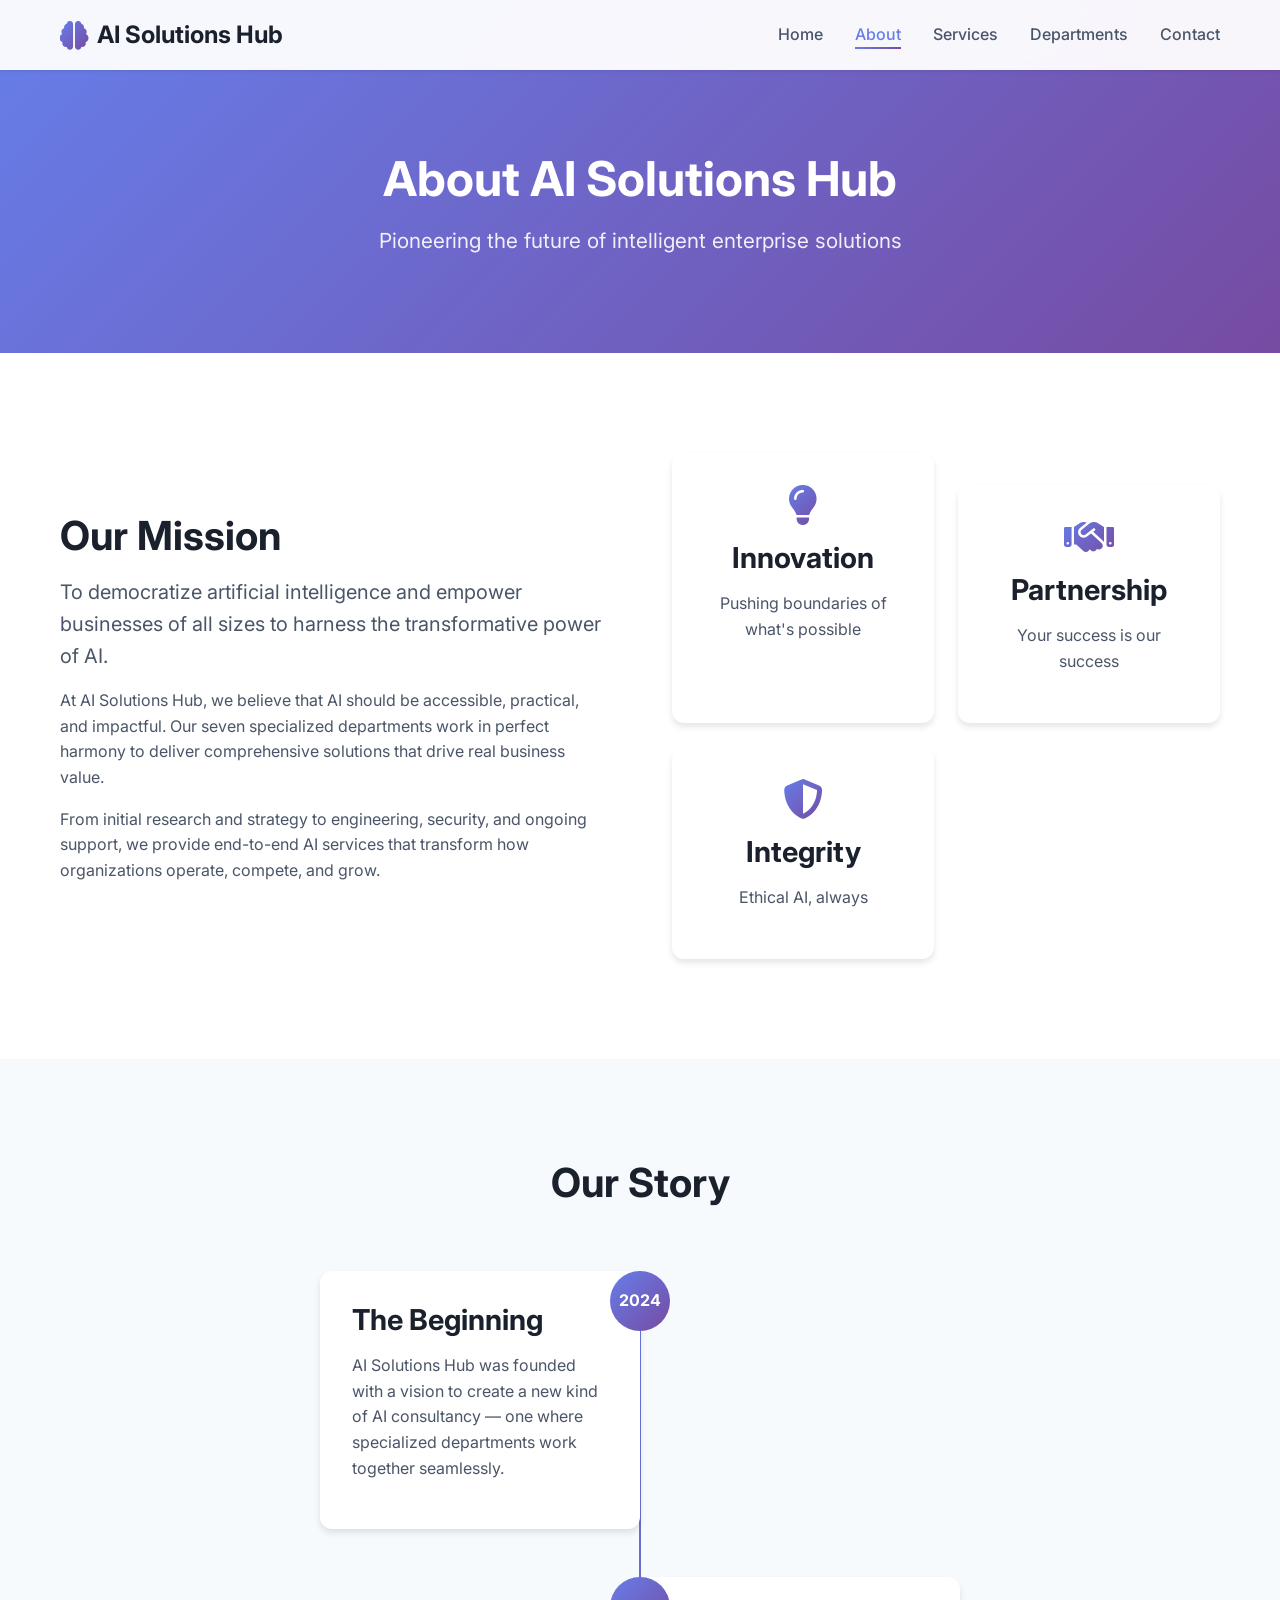
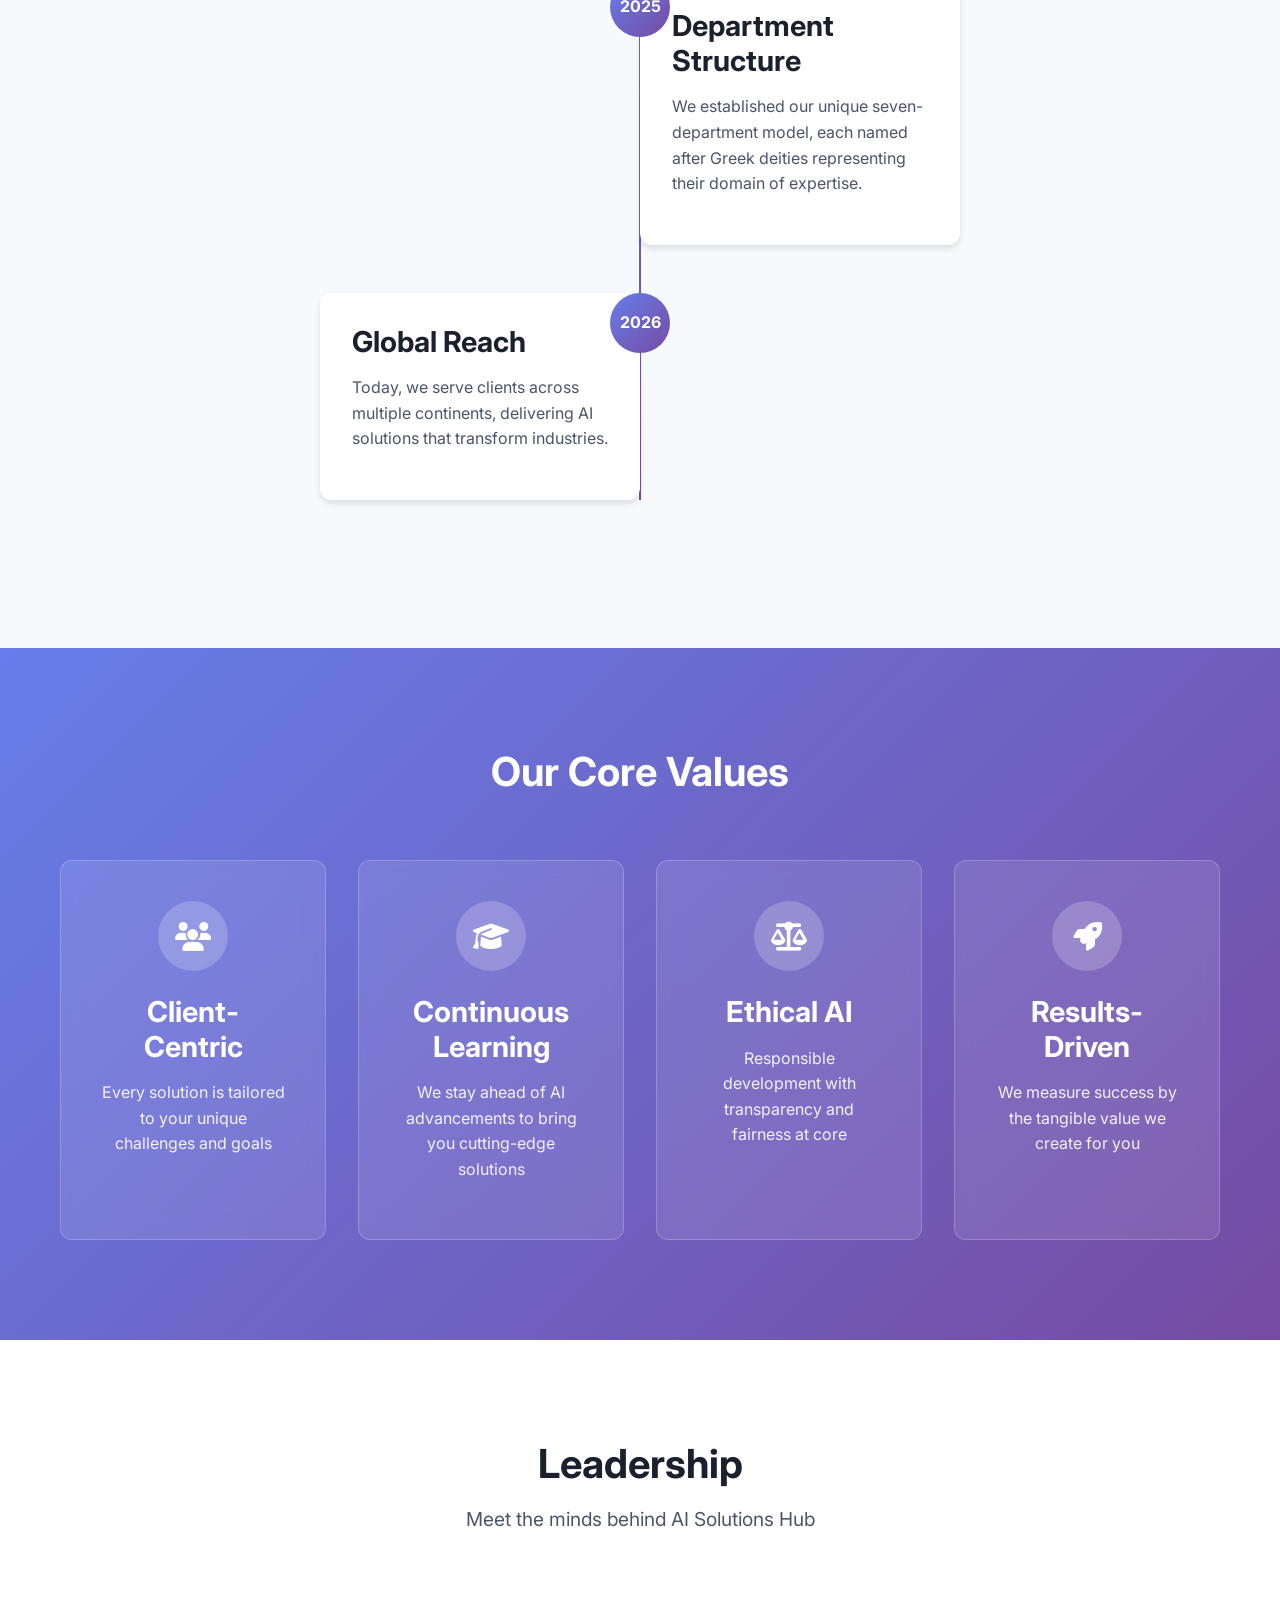
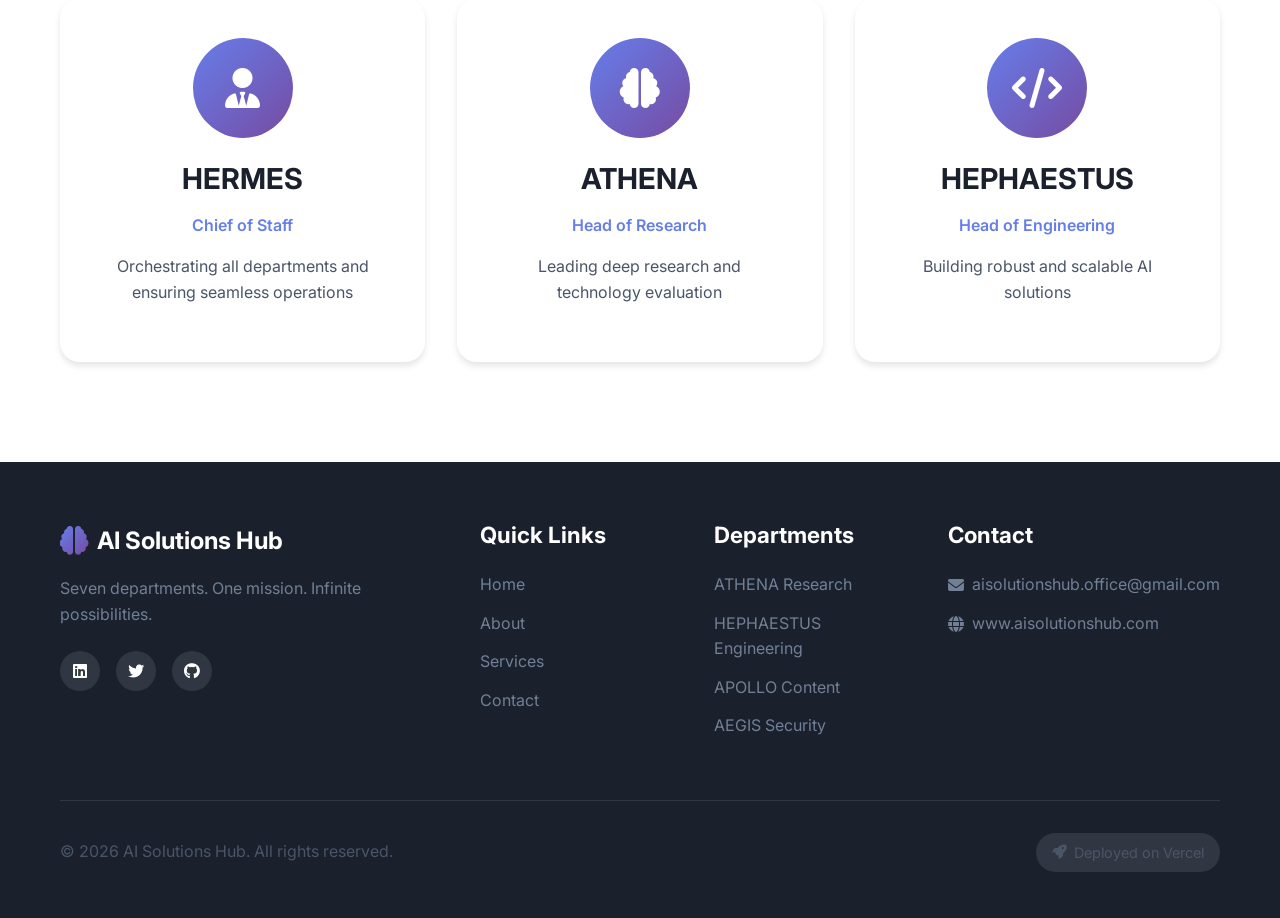
==== about.html @ d69ed4d8 "Initial commit: AI Solutions Hub company website - Complete 5-page website (Home, About, Services, D" ====
<!DOCTYPE html>
<html lang="en">
<head>
    <meta charset="UTF-8">
    <meta name="viewport" content="width=device-width, initial-scale=1.0">
    <title>About Us | AI Solutions Hub</title>
    <link rel="stylesheet" href="styles.css">
    <link href="https://fonts.googleapis.com/css2?family=Inter:wght@300;400;500;600;700&display=swap" rel="stylesheet">
    <link rel="stylesheet" href="https://cdnjs.cloudflare.com/ajax/libs/font-awesome/6.4.0/css/all.min.css">
</head>
<body>
    <!-- Navigation -->
    <nav class="navbar">
        <div class="container">
            <a href="index.html" class="logo">
                <i class="fas fa-brain"></i>
                <span>AI Solutions Hub</span>
            </a>
            <ul class="nav-links">
                <li><a href="index.html">Home</a></li>
                <li><a href="about.html" class="active">About</a></li>
                <li><a href="services.html">Services</a></li>
                <li><a href="departments.html">Departments</a></li>
                <li><a href="contact.html">Contact</a></li>
            </ul>
            <div class="hamburger">
                <span></span>
                <span></span>
                <span></span>
            </div>
        </div>
    </nav>

    <!-- Page Header -->
    <section class="page-header">
        <div class="container">
            <h1>About AI Solutions Hub</h1>
            <p>Pioneering the future of intelligent enterprise solutions</p>
        </div>
    </section>

    <!-- Mission Section -->
    <section class="mission-section">
        <div class="container">
            <div class="mission-grid">
                <div class="mission-content">
                    <h2>Our Mission</h2>
                    <p class="lead">To democratize artificial intelligence and empower businesses of all sizes to harness the transformative power of AI.</p>
                    <p>At AI Solutions Hub, we believe that AI should be accessible, practical, and impactful. Our seven specialized departments work in perfect harmony to deliver comprehensive solutions that drive real business value.</p>
                    <p>From initial research and strategy to engineering, security, and ongoing support, we provide end-to-end AI services that transform how organizations operate, compete, and grow.</p>
                </div>
                <div class="mission-visual">
                    <div class="mission-card">
                        <i class="fas fa-lightbulb"></i>
                        <h3>Innovation</h3>
                        <p>Pushing boundaries of what's possible</p>
                    </div>
                    <div class="mission-card">
                        <i class="fas fa-handshake"></i>
                        <h3>Partnership</h3>
                        <p>Your success is our success</p>
                    </div>
                    <div class="mission-card">
                        <i class="fas fa-shield-alt"></i>
                        <h3>Integrity</h3>
                        <p>Ethical AI, always</p>
                    </div>
                </div>
            </div>
        </div>
    </section>

    <!-- Story Section -->
    <section class="story-section">
        <div class="container">
            <div class="section-header">
                <h2>Our Story</h2>
            </div>
            <div class="timeline">
                <div class="timeline-item">
                    <div class="timeline-year">2024</div>
                    <div class="timeline-content">
                        <h3>The Beginning</h3>
                        <p>AI Solutions Hub was founded with a vision to create a new kind of AI consultancy — one where specialized departments work together seamlessly.</p>
                    </div>
                </div>
                <div class="timeline-item">
                    <div class="timeline-year">2025</div>
                    <div class="timeline-content">
                        <h3>Department Structure</h3>
                        <p>We established our unique seven-department model, each named after Greek deities representing their domain of expertise.</p>
                    </div>
                </div>
                <div class="timeline-item">
                    <div class="timeline-year">2026</div>
                    <div class="timeline-content">
                        <h3>Global Reach</h3>
                        <p>Today, we serve clients across multiple continents, delivering AI solutions that transform industries.</p>
                    </div>
                </div>
            </div>
        </div>
    </section>

    <!-- Values Section -->
    <section class="values-section">
        <div class="container">
            <div class="section-header light">
                <h2>Our Core Values</h2>
            </div>
            <div class="values-grid">
                <div class="value-card">
                    <div class="value-icon">
                        <i class="fas fa-users"></i>
                    </div>
                    <h3>Client-Centric</h3>
                    <p>Every solution is tailored to your unique challenges and goals</p>
                </div>
                <div class="value-card">
                    <div class="value-icon">
                        <i class="fas fa-graduation-cap"></i>
                    </div>
                    <h3>Continuous Learning</h3>
                    <p>We stay ahead of AI advancements to bring you cutting-edge solutions</p>
                </div>
                <div class="value-card">
                    <div class="value-icon">
                        <i class="fas fa-balance-scale"></i>
                    </div>
                    <h3>Ethical AI</h3>
                    <p>Responsible development with transparency and fairness at core</p>
                </div>
                <div class="value-card">
                    <div class="value-icon">
                        <i class="fas fa-rocket"></i>
                    </div>
                    <h3>Results-Driven</h3>
                    <p>We measure success by the tangible value we create for you</p>
                </div>
            </div>
        </div>
    </section>

    <!-- Team Section -->
    <section class="team-section">
        <div class="container">
            <div class="section-header">
                <h2>Leadership</h2>
                <p>Meet the minds behind AI Solutions Hub</p>
            </div>
            <div class="team-grid">
                <div class="team-card">
                    <div class="team-avatar">
                        <i class="fas fa-user-tie"></i>
                    </div>
                    <h3>HERMES</h3>
                    <p class="team-role">Chief of Staff</p>
                    <p>Orchestrating all departments and ensuring seamless operations</p>
                </div>
                <div class="team-card">
                    <div class="team-avatar">
                        <i class="fas fa-brain"></i>
                    </div>
                    <h3>ATHENA</h3>
                    <p class="team-role">Head of Research</p>
                    <p>Leading deep research and technology evaluation</p>
                </div>
                <div class="team-card">
                    <div class="team-avatar">
                        <i class="fas fa-code"></i>
                    </div>
                    <h3>HEPHAESTUS</h3>
                    <p class="team-role">Head of Engineering</p>
                    <p>Building robust and scalable AI solutions</p>
                </div>
            </div>
        </div>
    </section>

    <!-- Footer -->
    <footer class="footer">
        <div class="container">
            <div class="footer-grid">
                <div class="footer-brand">
                    <div class="logo">
                        <i class="fas fa-brain"></i>
                        <span>AI Solutions Hub</span>
                    </div>
                    <p>Seven departments. One mission. Infinite possibilities.</p>
                    <div class="social-links">
                        <a href="#"><i class="fab fa-linkedin"></i></a>
                        <a href="#"><i class="fab fa-twitter"></i></a>
                        <a href="#"><i class="fab fa-github"></i></a>
                    </div>
                </div>
                <div class="footer-links">
                    <h4>Quick Links</h4>
                    <ul>
                        <li><a href="index.html">Home</a></li>
                        <li><a href="about.html">About</a></li>
                        <li><a href="services.html">Services</a></li>
                        <li><a href="contact.html">Contact</a></li>
                    </ul>
                </div>
                <div class="footer-links">
                    <h4>Departments</h4>
                    <ul>
                        <li><a href="departments.html#athena">ATHENA Research</a></li>
                        <li><a href="departments.html#hephaestus">HEPHAESTUS Engineering</a></li>
                        <li><a href="departments.html#apollo">APOLLO Content</a></li>
                        <li><a href="departments.html#aegis">AEGIS Security</a></li>
                    </ul>
                </div>
                <div class="footer-contact">
                    <h4>Contact</h4>
                    <p><i class="fas fa-envelope"></i> aisolutionshub.office@gmail.com</p>
                    <p><i class="fas fa-globe"></i> www.aisolutionshub.com</p>
                </div>
            </div>
            <div class="footer-bottom">
                <p>&copy; 2026 AI Solutions Hub. All rights reserved.</p>
                <p class="deploy-badge"><i class="fas fa-rocket"></i> Deployed on Vercel</p>
            </div>
        </div>
    </footer>

    <script src="script.js"></script>
</body>
</html>
---- styles.css ----
/* ============================================
   AI Solutions Hub - Main Stylesheet
   Modern, Professional, Responsive Design
   ============================================ */

/* CSS Variables */
:root {
    --primary-color: #667eea;
    --primary-dark: #5a67d8;
    --secondary-color: #764ba2;
    --accent-color: #f093fb;
    --text-dark: #1a202c;
    --text-light: #4a5568;
    --text-muted: #718096;
    --bg-light: #f7fafc;
    --bg-white: #ffffff;
    --border-color: #e2e8f0;
    --shadow-sm: 0 1px 3px rgba(0,0,0,0.1);
    --shadow-md: 0 4px 6px rgba(0,0,0,0.1);
    --shadow-lg: 0 10px 25px rgba(0,0,0,0.1);
    --shadow-xl: 0 20px 40px rgba(0,0,0,0.15);
    --radius-sm: 8px;
    --radius-md: 12px;
    --radius-lg: 20px;
    --transition: all 0.3s ease;
}

/* Reset & Base */
* {
    margin: 0;
    padding: 0;
    box-sizing: border-box;
}

html {
    scroll-behavior: smooth;
}

body {
    font-family: 'Inter', -apple-system, BlinkMacSystemFont, sans-serif;
    line-height: 1.6;
    color: var(--text-dark);
    background: var(--bg-white);
}

.container {
    max-width: 1200px;
    margin: 0 auto;
    padding: 0 20px;
}

/* Typography */
h1, h2, h3, h4, h5, h6 {
    font-weight: 700;
    line-height: 1.2;
    margin-bottom: 1rem;
}

h1 { font-size: 3rem; }
h2 { font-size: 2.5rem; }
h3 { font-size: 1.8rem; }
h4 { font-size: 1.4rem; }

p {
    margin-bottom: 1rem;
    color: var(--text-light);
}

.lead {
    font-size: 1.25rem;
    color: var(--text-light);
}

.gradient-text {
    background: linear-gradient(135deg, var(--primary-color) 0%, var(--secondary-color) 100%);
    -webkit-background-clip: text;
    -webkit-text-fill-color: transparent;
    background-clip: text;
}

/* Navigation */
.navbar {
    position: fixed;
    top: 0;
    left: 0;
    right: 0;
    background: rgba(255, 255, 255, 0.95);
    backdrop-filter: blur(10px);
    box-shadow: var(--shadow-sm);
    z-index: 1000;
    padding: 1rem 0;
}

.navbar .container {
    display: flex;
    justify-content: space-between;
    align-items: center;
}

.logo {
    display: flex;
    align-items: center;
    gap: 0.5rem;
    text-decoration: none;
    font-size: 1.5rem;
    font-weight: 700;
    color: var(--text-dark);
}

.logo i {
    background: linear-gradient(135deg, var(--primary-color) 0%, var(--secondary-color) 100%);
    -webkit-background-clip: text;
    -webkit-text-fill-color: transparent;
    font-size: 1.8rem;
}

.nav-links {
    display: flex;
    list-style: none;
    gap: 2rem;
}

.nav-links a {
    text-decoration: none;
    color: var(--text-light);
    font-weight: 500;
    transition: var(--transition);
    position: relative;
}

.nav-links a:hover,
.nav-links a.active {
    color: var(--primary-color);
}

.nav-links a::after {
    content: '';
    position: absolute;
    bottom: -5px;
    left: 0;
    width: 0;
    height: 2px;
    background: linear-gradient(135deg, var(--primary-color) 0%, var(--secondary-color) 100%);
    transition: var(--transition);
}

.nav-links a:hover::after,
.nav-links a.active::after {
    width: 100%;
}

.hamburger {
    display: none;
    flex-direction: column;
    cursor: pointer;
    gap: 5px;
}

.hamburger span {
    width: 25px;
    height: 3px;
    background: var(--text-dark);
    border-radius: 3px;
    transition: var(--transition);
}

/* Buttons */
.btn {
    display: inline-flex;
    align-items: center;
    gap: 0.5rem;
    padding: 12px 28px;
    border-radius: 50px;
    font-weight: 600;
    text-decoration: none;
    transition: var(--transition);
    border: none;
    cursor: pointer;
    font-size: 1rem;
}

.btn-primary {
    background: linear-gradient(135deg, var(--primary-color) 0%, var(--secondary-color) 100%);
    color: white;
    box-shadow: 0 4px 15px rgba(102, 126, 234, 0.4);
}

.btn-primary:hover {
    transform: translateY(-2px);
    box-shadow: 0 6px 20px rgba(102, 126, 234, 0.5);
}

.btn-secondary {
    background: transparent;
    color: var(--text-dark);
    border: 2px solid var(--border-color);
}

.btn-secondary:hover {
    border-color: var(--primary-color);
    color: var(--primary-color);
}

.btn-outline {
    background: transparent;
    color: var(--primary-color);
    border: 2px solid var(--primary-color);
}

.btn-outline:hover {
    background: var(--primary-color);
    color: white;
}

.btn-light {
    background: white;
    color: var(--primary-color);
}

.btn-light:hover {
    transform: translateY(-2px);
    box-shadow: var(--shadow-lg);
}

.btn-large {
    padding: 16px 40px;
    font-size: 1.1rem;
}

.btn-full {
    width: 100%;
    justify-content: center;
}

/* Hero Section */
.hero {
    min-height: 100vh;
    display: flex;
    align-items: center;
    position: relative;
    overflow: hidden;
    padding: 120px 0 80px;
}

.hero-bg {
    position: absolute;
    top: 0;
    left: 0;
    right: 0;
    bottom: 0;
    background: linear-gradient(135deg, #667eea 0%, #764ba2 100%);
    z-index: -1;
}

.hero-bg::before {
    content: '';
    position: absolute;
    top: 0;
    left: 0;
    right: 0;
    bottom: 0;
    background: url("data:image/svg+xml,%3Csvg width='60' height='60' viewBox='0 0 60 60' xmlns='http://www.w3.org/2000/svg'%3E%3Cg fill='none' fill-rule='evenodd'%3E%3Cg fill='%23ffffff' fill-opacity='0.05'%3E%3Cpath d='M36 34v-4h-2v4h-4v2h4v4h2v-4h4v-2h-4zm0-30V0h-2v4h-4v2h4v4h2V6h4V4h-4zM6 34v-4H4v4H0v2h4v4h2v-4h4v-2H6zM6 4V0H4v4H0v2h4v4h2V6h4V4H6z'/%3E%3C/g%3E%3C/g%3E%3C/svg%3E");
}

.hero .container {
    display: grid;
    grid-template-columns: 1fr 1fr;
    gap: 4rem;
    align-items: center;
}

.hero-content {
    color: white;
}

.hero h1 {
    font-size: 3.5rem;
    margin-bottom: 1.5rem;
    line-height: 1.1;
}

.hero-subtitle {
    font-size: 1.25rem;
    opacity: 0.9;
    margin-bottom: 2rem;
}

.hero-cta {
    display: flex;
    gap: 1rem;
    flex-wrap: wrap;
}

.hero-visual {
    position: relative;
}

.floating-cards {
    position: relative;
    height: 400px;
}

.float-card {
    position: absolute;
    background: rgba(255, 255, 255, 0.95);
    padding: 1.5rem 2rem;
    border-radius: var(--radius-md);
    box-shadow: var(--shadow-lg);
    display: flex;
    align-items: center;
    gap: 1rem;
    animation: float 6s ease-in-out infinite;
    animation-delay: var(--delay);
}

.float-card:nth-child(1) {
    top: 10%;
    left: 10%;
}

.float-card:nth-child(2) {
    top: 40%;
    right: 10%;
}

.float-card:nth-child(3) {
    bottom: 10%;
    left: 20%;
}

.float-card i {
    font-size: 2rem;
    background: linear-gradient(135deg, var(--primary-color) 0%, var(--secondary-color) 100%);
    -webkit-background-clip: text;
    -webkit-text-fill-color: transparent;
}

.float-card span {
    font-weight: 600;
    color: var(--text-dark);
}

@keyframes float {
    0%, 100% { transform: translateY(0); }
    50% { transform: translateY(-20px); }
}

.scroll-indicator {
    position: absolute;
    bottom: 30px;
    left: 50%;
    transform: translateX(-50%);
    color: white;
    animation: bounce 2s infinite;
}

@keyframes bounce {
    0%, 20%, 50%, 80%, 100% { transform: translateX(-50%) translateY(0); }
    40% { transform: translateX(-50%) translateY(-10px); }
    60% { transform: translateX(-50%) translateY(-5px); }
}

/* Stats Section */
.stats {
    background: var(--bg-light);
    padding: 80px 0;
}

.stat-grid {
    display: grid;
    grid-template-columns: repeat(4, 1fr);
    gap: 2rem;
    text-align: center;
}

.stat-number {
    font-size: 3.5rem;
    font-weight: 700;
    background: linear-gradient(135deg, var(--primary-color) 0%, var(--secondary-color) 100%);
    -webkit-background-clip: text;
    -webkit-text-fill-color: transparent;
    margin-bottom: 0.5rem;
}

.stat-label {
    font-size: 1.1rem;
    color: var(--text-muted);
    font-weight: 500;
}

/* Section Headers */
.section-header {
    text-align: center;
    margin-bottom: 4rem;
}

.section-header h2 {
    margin-bottom: 1rem;
}

.section-header p {
    font-size: 1.2rem;
    max-width: 600px;
    margin: 0 auto;
}

.section-header.light h2,
.section-header.light p {
    color: white;
}

/* Services Preview */
.services-preview {
    padding: 100px 0;
}

.service-grid {
    display: grid;
    grid-template-columns: repeat(3, 1fr);
    gap: 2rem;
    margin-bottom: 3rem;
}

.service-card {
    background: var(--bg-white);
    padding: 2.5rem;
    border-radius: var(--radius-lg);
    box-shadow: var(--shadow-md);
    transition: var(--transition);
    border: 1px solid var(--border-color);
}

.service-card:hover {
    transform: translateY(-5px);
    box-shadow: var(--shadow-xl);
}

.service-icon {
    width: 70px;
    height: 70px;
    background: linear-gradient(135deg, var(--primary-color) 0%, var(--secondary-color) 100%);
    border-radius: var(--radius-md);
    display: flex;
    align-items: center;
    justify-content: center;
    margin-bottom: 1.5rem;
}

.service-icon i {
    font-size: 1.8rem;
    color: white;
}

.service-card h3 {
    margin-bottom: 1rem;
}

.learn-more {
    display: inline-flex;
    align-items: center;
    gap: 0.5rem;
    color: var(--primary-color);
    text-decoration: none;
    font-weight: 600;
    margin-top: 1rem;
    transition: var(--transition);
}

.learn-more:hover {
    gap: 0.8rem;
}

.text-center {
    text-align: center;
}

/* Departments Preview */
.departments-preview {
    background: linear-gradient(135deg, var(--primary-color) 0%, var(--secondary-color) 100%);
    padding: 100px 0;
}

.dept-showcase {
    display: grid;
    grid-template-columns: repeat(4, 1fr);
    gap: 1.5rem;
    margin-bottom: 3rem;
}

.dept-item {
    background: rgba(255, 255, 255, 0.1);
    backdrop-filter: blur(10px);
    padding: 2rem;
    border-radius: var(--radius-md);
    text-align: center;
    border: 1px solid rgba(255, 255, 255, 0.2);
    transition: var(--transition);
}

.dept-item:hover {
    transform: scale(1.05);
    background: rgba(255, 255, 255, 0.2);
}

.dept-icon {
    font-size: 3rem;
    margin-bottom: 1rem;
}

.dept-item h4 {
    color: white;
    margin-bottom: 0.5rem;
}

.dept-item p {
    color: rgba(255, 255, 255, 0.8);
    font-size: 0.9rem;
}

/* CTA Section */
.cta-section {
    padding: 100px 0;
    background: var(--bg-light);
}

.cta-box {
    background: linear-gradient(135deg, var(--primary-color) 0%, var(--secondary-color) 100%);
    padding: 4rem;
    border-radius: var(--radius-lg);
    text-align: center;
    color: white;
}

.cta-box h2 {
    margin-bottom: 1rem;
}

.cta-box p {
    color: rgba(255, 255, 255, 0.9);
    margin-bottom: 2rem;
    font-size: 1.2rem;
}

/* Footer */
.footer {
    background: var(--text-dark);
    color: white;
    padding: 60px 0 30px;
}

.footer-grid {
    display: grid;
    grid-template-columns: 2fr 1fr 1fr 1fr;
    gap: 3rem;
    margin-bottom: 3rem;
}

.footer-brand .logo {
    color: white;
    margin-bottom: 1rem;
}

.footer-brand p {
    color: var(--text-muted);
    margin-bottom: 1.5rem;
}

.social-links {
    display: flex;
    gap: 1rem;
}

.social-links a {
    width: 40px;
    height: 40px;
    background: rgba(255, 255, 255, 0.1);
    border-radius: 50%;
    display: flex;
    align-items: center;
    justify-content: center;
    color: white;
    text-decoration: none;
    transition: var(--transition);
}

.social-links a:hover {
    background: var(--primary-color);
    transform: translateY(-3px);
}

.footer-links h4 {
    color: white;
    margin-bottom: 1.5rem;
}

.footer-links ul {
    list-style: none;
}

.footer-links li {
    margin-bottom: 0.8rem;
}

.footer-links a {
    color: var(--text-muted);
    text-decoration: none;
    transition: var(--transition);
}

.footer-links a:hover {
    color: white;
}

.footer-contact h4 {
    color: white;
    margin-bottom: 1.5rem;
}

.footer-contact p {
    color: var(--text-muted);
    margin-bottom: 0.8rem;
    display: flex;
    align-items: center;
    gap: 0.5rem;
}

.footer-bottom {
    border-top: 1px solid rgba(255, 255, 255, 0.1);
    padding-top: 2rem;
    display: flex;
    justify-content: space-between;
    align-items: center;
    flex-wrap: wrap;
    gap: 1rem;
}

.deploy-badge {
    display: inline-flex;
    align-items: center;
    gap: 0.5rem;
    background: rgba(255, 255, 255, 0.1);
    padding: 8px 16px;
    border-radius: 20px;
    font-size: 0.9rem;
}

/* Page Header */
.page-header {
    background: linear-gradient(135deg, var(--primary-color) 0%, var(--secondary-color) 100%);
    padding: 150px 0 80px;
    text-align: center;
    color: white;
}

.page-header h1 {
    margin-bottom: 1rem;
}

.page-header p {
    color: rgba(255, 255, 255, 0.9);
    font-size: 1.3rem;
}

/* Mission Section */
.mission-section {
    padding: 100px 0;
}

.mission-grid {
    display: grid;
    grid-template-columns: 1fr 1fr;
    gap: 4rem;
    align-items: center;
}

.mission-visual {
    display: grid;
    grid-template-columns: 1fr 1fr;
    gap: 1.5rem;
}

.mission-card {
    background: var(--bg-white);
    padding: 2rem;
    border-radius: var(--radius-md);
    box-shadow: var(--shadow-md);
    text-align: center;
}

.mission-card:nth-child(2) {
    margin-top: 2rem;
}

.mission-card i {
    font-size: 2.5rem;
    background: linear-gradient(135deg, var(--primary-color) 0%, var(--secondary-color) 100%);
    -webkit-background-clip: text;
    -webkit-text-fill-color: transparent;
    margin-bottom: 1rem;
}

/* Timeline */
.story-section {
    background: var(--bg-light);
    padding: 100px 0;
}

.timeline {
    max-width: 800px;
    margin: 0 auto;
    position: relative;
}

.timeline::before {
    content: '';
    position: absolute;
    left: 50%;
    transform: translateX(-50%);
    width: 2px;
    height: 100%;
    background: linear-gradient(135deg, var(--primary-color) 0%, var(--secondary-color) 100%);
}

.timeline-item {
    display: flex;
    justify-content: flex-end;
    padding-right: 50%;
    position: relative;
    margin-bottom: 3rem;
}

.timeline-item:nth-child(even) {
    justify-content: flex-start;
    padding-right: 0;
    padding-left: 50%;
}

.timeline-year {
    position: absolute;
    left: 50%;
    transform: translateX(-50%);
    background: linear-gradient(135deg, var(--primary-color) 0%, var(--secondary-color) 100%);
    color: white;
    width: 60px;
    height: 60px;
    border-radius: 50%;
    display: flex;
    align-items: center;
    justify-content: center;
    font-weight: 700;
}

.timeline-content {
    background: var(--bg-white);
    padding: 2rem;
    border-radius: var(--radius-md);
    box-shadow: var(--shadow-md);
    width: 80%;
}

/* Values Section */
.values-section {
    background: linear-gradient(135deg, var(--primary-color) 0%, var(--secondary-color) 100%);
    padding: 100px 0;
}

.values-grid {
    display: grid;
    grid-template-columns: repeat(4, 1fr);
    gap: 2rem;
}

.value-card {
    background: rgba(255, 255, 255, 0.1);
    backdrop-filter: blur(10px);
    padding: 2.5rem;
    border-radius: var(--radius-md);
    text-align: center;
    border: 1px solid rgba(255, 255, 255, 0.2);
}

.value-icon {
    width: 70px;
    height: 70px;
    background: rgba(255, 255, 255, 0.2);
    border-radius: 50%;
    display: flex;
    align-items: center;
    justify-content: center;
    margin: 0 auto 1.5rem;
}

.value-icon i {
    font-size: 1.8rem;
    color: white;
}

.value-card h3 {
    color: white;
    margin-bottom: 1rem;
}

.value-card p {
    color: rgba(255, 255, 255, 0.9);
}

/* Team Section */
.team-section {
    padding: 100px 0;
}

.team-grid {
    display: grid;
    grid-template-columns: repeat(3, 1fr);
    gap: 2rem;
}

.team-card {
    background: var(--bg-white);
    padding: 2.5rem;
    border-radius: var(--radius-lg);
    box-shadow: var(--shadow-md);
    text-align: center;
    transition: var(--transition);
}

.team-card:hover {
    transform: translateY(-5px);
    box-shadow: var(--shadow-xl);
}

.team-avatar {
    width: 100px;
    height: 100px;
    background: linear-gradient(135deg, var(--primary-color) 0%, var(--secondary-color) 100%);
    border-radius: 50%;
    display: flex;
    align-items: center;
    justify-content: center;
    margin: 0 auto 1.5rem;
}

.team-avatar i {
    font-size: 2.5rem;
    color: white;
}

.team-role {
    color: var(--primary-color);
    font-weight: 600;
    margin-bottom: 1rem;
}

/* Services Detailed */
.services-overview {
    padding: 100px 0;
}

.services-detailed {
    display: grid;
    grid-template-columns: repeat(2, 1fr);
    gap: 2rem;
}

.service-detailed-card {
    background: var(--bg-white);
    border-radius: var(--radius-lg);
    box-shadow: var(--shadow-md);
    overflow: hidden;
    transition: var(--transition);
}

.service-detailed-card:hover {
    transform: translateY(-5px);
    box-shadow: var(--shadow-xl);
}

.service-header {
    background: linear-gradient(135deg, var(--primary-color) 0%, var(--secondary-color) 100%);
    padding: 2rem;
    color: white;
    display: flex;
    align-items: center;
    gap: 1rem;
}

.service-icon-large {
    width: 60px;
    height: 60px;
    background: rgba(255, 255, 255, 0.2);
    border-radius: var(--radius-md);
    display: flex;
    align-items: center;
    justify-content: center;
}

.service-icon-large i {
    font-size: 1.5rem;
}

.service-header h3 {
    margin: 0;
}

.service-body {
    padding: 2rem;
}

.service-features {
    list-style: none;
    margin-top: 1.5rem;
}

.service-features li {
    display: flex;
    align-items: center;
    gap: 0.5rem;
    margin-bottom: 0.8rem;
    color: var(--text-light);
}

.service-features i {
    color: var(--primary-color);
}

/* Process Section */
.process-section {
    background: linear-gradient(135deg, var(--primary-color) 0%, var(--secondary-color) 100%);
    padding: 100px 0;
}

.process-steps {
    display: flex;
    justify-content: space-between;
    gap: 2rem;
}

.process-step {
    text-align: center;
    color: white;
    flex: 1;
}

.step-number {
    width: 60px;
    height: 60px;
    background: rgba(255, 255, 255, 0.2);
    border-radius: 50%;
    display: flex;
    align-items: center;
    justify-content: center;
    font-size: 1.5rem;
    font-weight: 700;
    margin: 0 auto 1.5rem;
}

.process-step h3 {
    margin-bottom: 0.5rem;
}

.process-step p {
    color: rgba(255, 255, 255, 0.9);
}

/* Departments Overview */
.departments-overview {
    padding: 100px 0;
}

.dept-full-card {
    background: var(--bg-white);
    border-radius: var(--radius-lg);
    box-shadow: var(--shadow-md);
    margin-bottom: 2rem;
    overflow: hidden;
    transition: var(--transition);
}

.dept-full-card:hover {
    transform: translateY(-3px);
    box-shadow: var(--shadow-xl);
}

.dept-card-header {
    padding: 2rem;
    color: white;
    display: flex;
    align-items: center;
    gap: 1.5rem;
}

.hermes-bg { background: linear-gradient(135deg, #8B5CF6 0%, #7C3AED 100%); }
.athena-bg { background: linear-gradient(135deg, #3B82F6 0%, #2563EB 100%); }
.hephaestus-bg { background: linear-gradient(135deg, #F59E0B 0%, #D97706 100%); }
.apollo-bg { background: linear-gradient(135deg, #EC4899 0%, #DB2777 100%); }
.aegis-bg { background: linear-gradient(135deg, #10B981 0%, #059669 100%); }
.plutus-bg { background: linear-gradient(135deg, #14B8A6 0%, #0D9488 100%); }
.iris-bg { background: linear-gradient(135deg, #8B5CF6 0%, #7C3AED 100%); }
.cronos-bg { background: linear-gradient(135deg, #6366F1 0%, #4F46E5 100%); }

.dept-emoji {
    font-size: 3rem;
}

.dept-subtitle {
    opacity: 0.9;
    font-size: 1.1rem;
}

.dept-card-body {
    padding: 2rem;
}

.dept-description {
    font-size: 1.1rem;
    margin-bottom: 1.5rem;
}

.dept-functions h4 {
    margin-bottom: 1rem;
}

.dept-functions ul {
    list-style: none;
}

.dept-functions li {
    display: flex;
    align-items: center;
    gap: 0.8rem;
    margin-bottom: 0.8rem;
    color: var(--text-light);
}

.dept-functions i {
    color: var(--primary-color);
}

/* Contact Section */
.contact-section {
    padding: 100px 0;
}

.contact-grid {
    display: grid;
    grid-template-columns: 1fr 1fr;
    gap: 4rem;
}

.contact-info h2 {
    margin-bottom: 1rem;
}

.contact-methods {
    margin: 3rem 0;
}

.contact-method {
    display: flex;
    align-items: flex-start;
    gap: 1.5rem;
    margin-bottom: 2rem;
}

.contact-icon {
    width: 60px;
    height: 60px;
    background: linear-gradient(135deg, var(--primary-color) 0%, var(--secondary-color) 100%);
    border-radius: var(--radius-md);
    display: flex;
    align-items: center;
    justify-content: center;
    flex-shrink: 0;
}

.contact-icon i {
    font-size: 1.5rem;
    color: white;
}

.contact-details h3 {
    margin-bottom: 0.3rem;
}

.contact-details p {
    color: var(--text-muted);
}

.social-section h3 {
    margin-bottom: 1rem;
}

.social-links-large {
    display: flex;
    gap: 1rem;
}

.social-link {
    width: 50px;
    height: 50px;
    background: var(--bg-light);
    border-radius: 50%;
    display: flex;
    align-items: center;
    justify-content: center;
    color: var(--primary-color);
    text-decoration: none;
    font-size: 1.3rem;
    transition: var(--transition);
}

.social-link:hover {
    background: var(--primary-color);
    color: white;
    transform: translateY(-3px);
}

.form-card {
    background: var(--bg-white);
    padding: 2.5rem;
    border-radius: var(--radius-lg);
    box-shadow: var(--shadow-lg);
}

.form-card h3 {
    margin-bottom: 1.5rem;
}

.form-group {
    margin-bottom: 1.5rem;
}

.form-group label {
    display: block;
    margin-bottom: 0.5rem;
    font-weight: 500;
    color: var(--text-dark);
}

.form-group input,
.form-group select,
.form-group textarea {
    width: 100%;
    padding: 12px 16px;
    border: 2px solid var(--border-color);
    border-radius: var(--radius-sm);
    font-family: inherit;
    font-size: 1rem;
    transition: var(--transition);
}

.form-group input:focus,
.form-group select:focus,
.form-group textarea:focus {
    outline: none;
    border-color: var(--primary-color);
}

.form-success {
    text-align: center;
    padding: 2rem;
}

.form-success i {
    font-size: 4rem;
    color: #10B981;
    margin-bottom: 1rem;
}

/* FAQ Section */
.faq-section {
    background: var(--bg-light);
    padding: 100px 0;
}

.faq-grid {
    display: grid;
    grid-template-columns: repeat(2, 1fr);
    gap: 2rem;
}

.faq-item {
    background: var(--bg-white);
    padding: 2rem;
    border-radius: var(--radius-md);
    box-shadow: var(--shadow-sm);
}

.faq-item h4 {
    display: flex;
    align-items: center;
    gap: 0.8rem;
    margin-bottom: 1rem;
}

.faq-item h4 i {
    color: var(--primary-color);
}

/* Responsive Design */
@media (max-width: 1024px) {
    .service-grid,
    .dept-showcase {
        grid-template-columns: repeat(2, 1fr);
    }
    
    .stat-grid,
    .values-grid {
        grid-template-columns: repeat(2, 1fr);
    }
    
    .footer-grid {
        grid-template-columns: repeat(2, 1fr);
    }
    
    .services-detailed {
        grid-template-columns: 1fr;
    }
}

@media (max-width: 768px) {
    .nav-links {
        display: none;
    }
    
    .hamburger {
        display: flex;
    }
    
    .hero .container {
        grid-template-columns: 1fr;
        text-align: center;
    }
    
    .hero h1 {
        font-size: 2.5rem;
    }
    
    .hero-visual {
        display: none;
    }
    
    .service-grid,
    .dept-showcase,
    .stat-grid,
    .values-grid,
    .team-grid,
    .faq-grid {
        grid-template-columns: 1fr;
    }
    
    .footer-grid {
        grid-template-columns: 1fr;
        text-align: center;
    }
    
    .social-links {
        justify-content: center;
    }
    
    .mission-grid,
    .contact-grid {
        grid-template-columns: 1fr;
    }
    
    .process-steps {
        flex-direction: column;
    }
    
    .timeline::before {
        left: 20px;
    }
    
    .timeline-item,
    .timeline-item:nth-child(even) {
        padding-left: 60px;
        padding-right: 0;
        justify-content: flex-start;
    }
    
    .timeline-year {
        left: 20px;
        transform: none;
    }
    
    .timeline-content {
        width: 100%;
    }
    
    .mission-visual {
        grid-template-columns: 1fr;
    }
    
    .mission-card:nth-child(2) {
        margin-top: 0;
    }
    
    h1 { font-size: 2rem; }
    h2 { font-size: 1.8rem; }
    h3 { font-size: 1.5rem; }
}

@media (max-width: 480px) {
    .hero h1 {
        font-size: 2rem;
    }
    
    .hero-cta {
        flex-direction: column;
        align-items: center;
    }
    
    .btn {
        width: 100%;
        justify-content: center;
    }
    
    .cta-box {
        padding: 2rem;
    }
    
    .footer-bottom {
        flex-direction: column;
        text-align: center;
    }
}
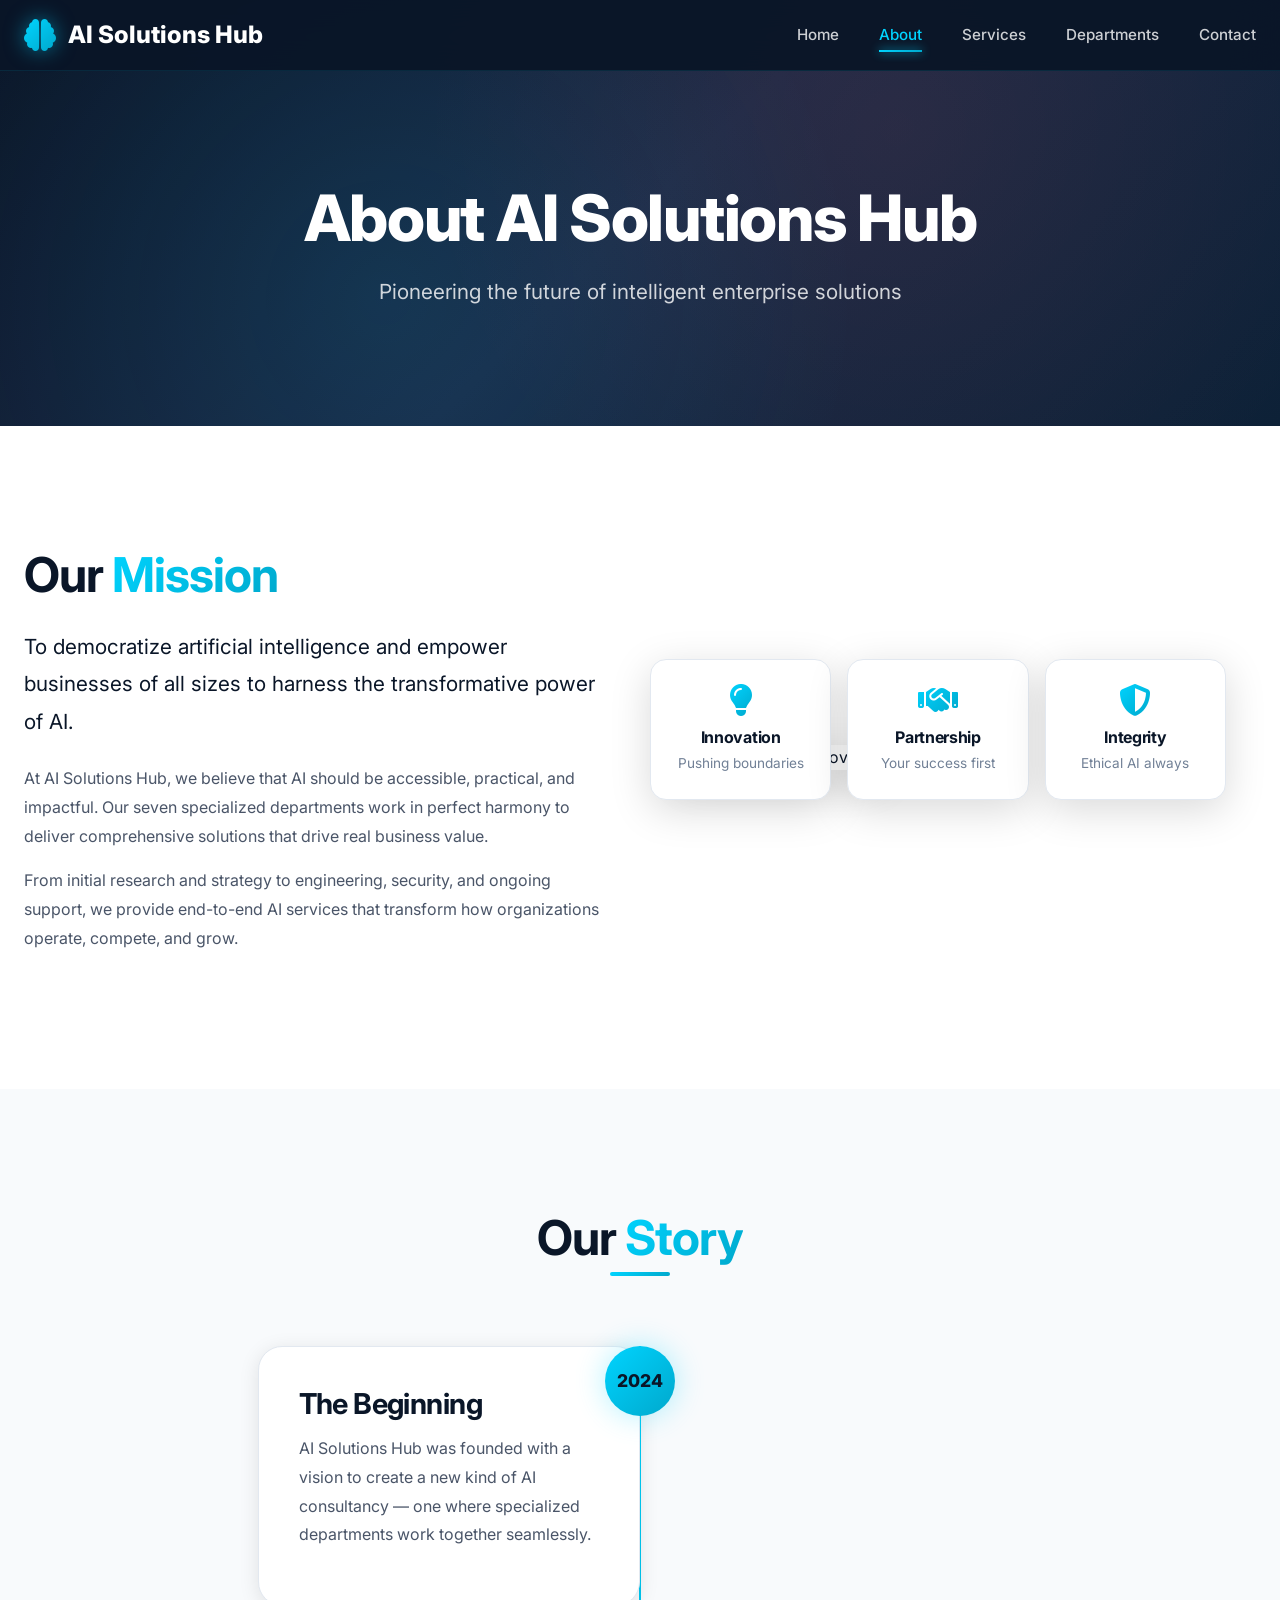
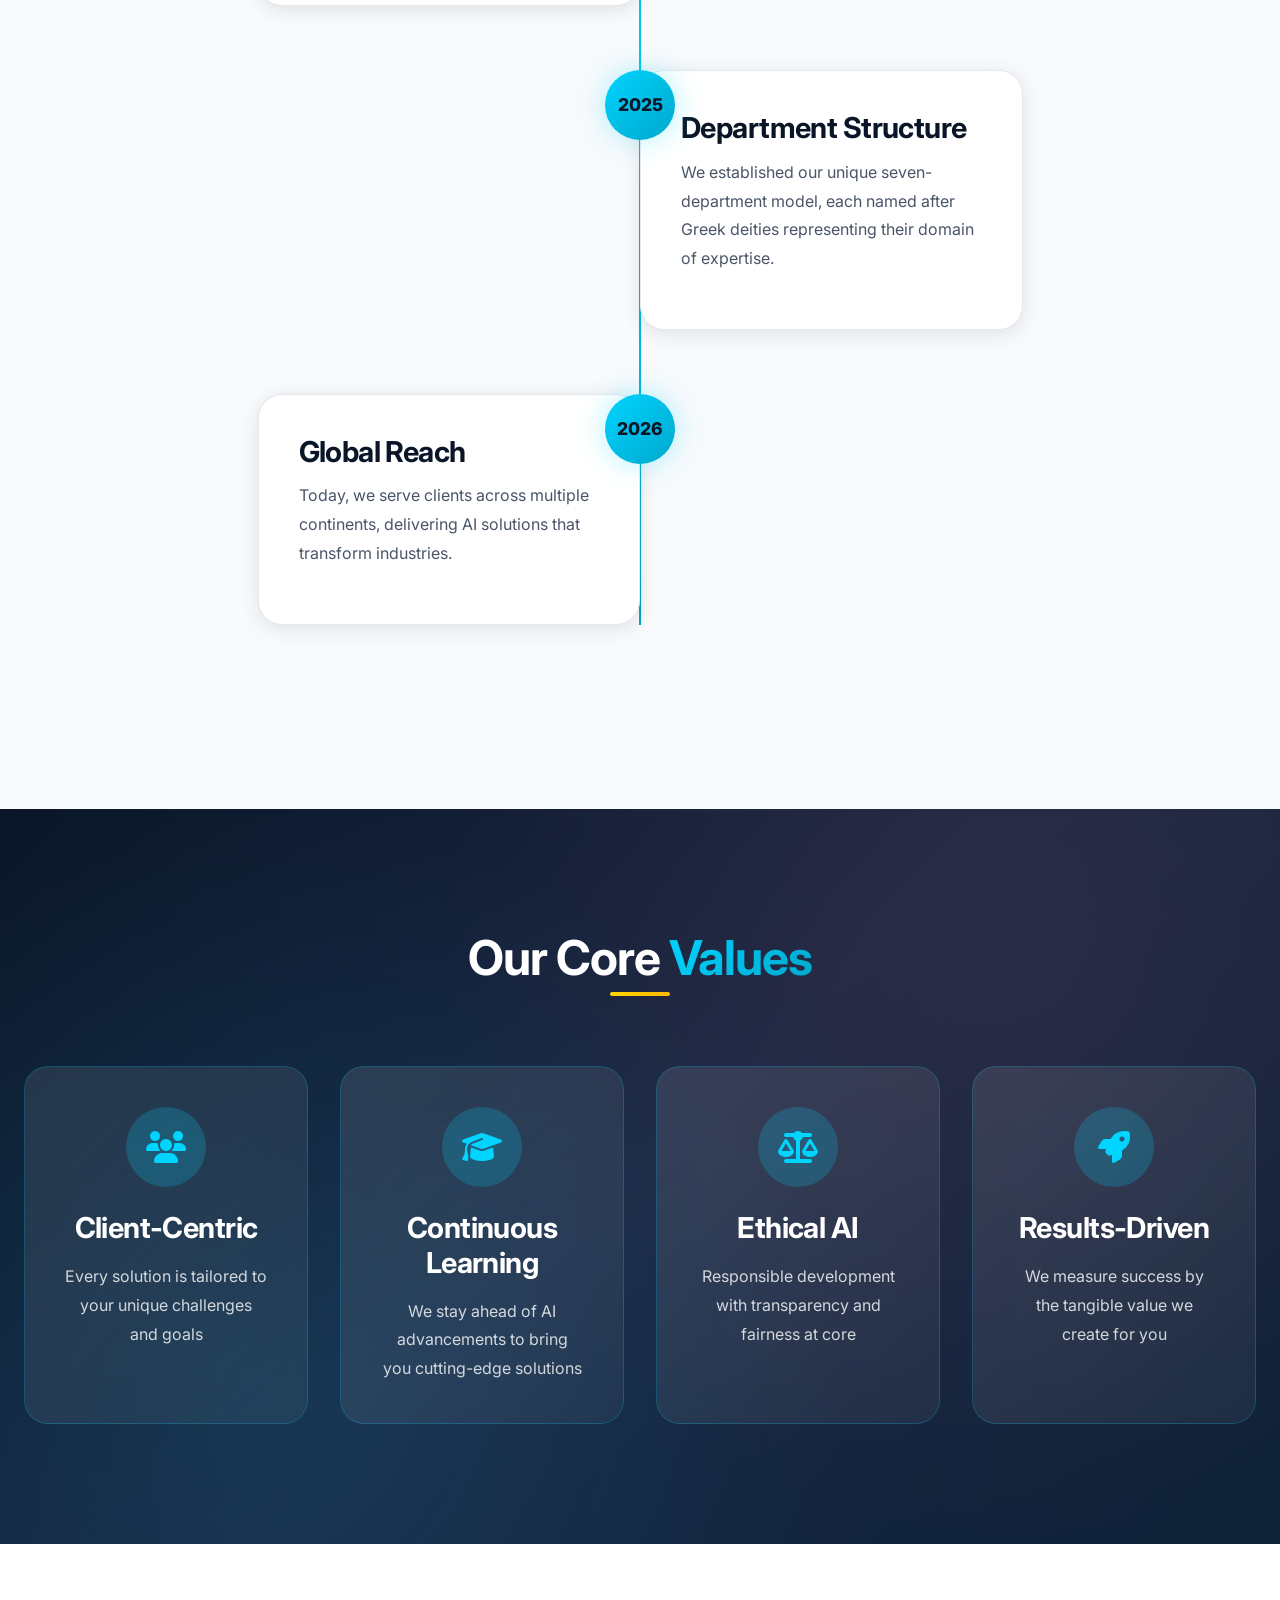
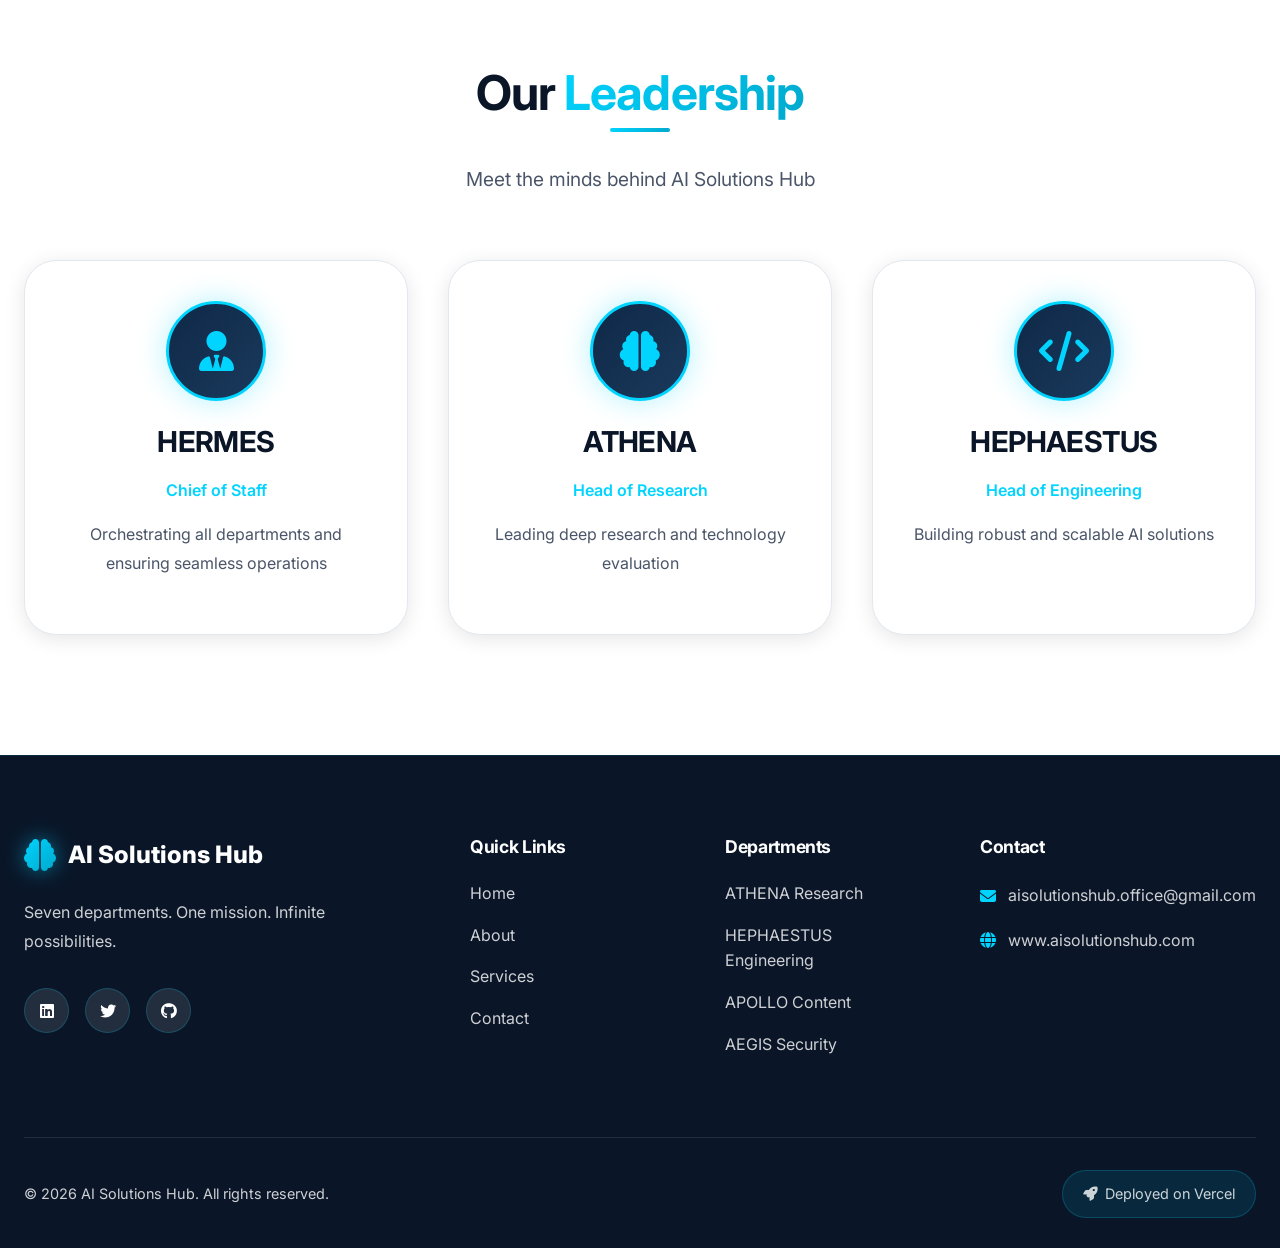
==== commit 68abbca2: "Enhanced website with modern design, professional color scheme, and improved UX - Updated to modern " ====
--- a/about.html
+++ b/about.html
@@ -1,229 +1,235 @@
 <!DOCTYPE html>
 <html lang="en">
 <head>
-    <meta charset="UTF-8">
-    <meta name="viewport" content="width=device-width, initial-scale=1.0">
-    <title>About Us | AI Solutions Hub</title>
-    <link rel="stylesheet" href="styles.css">
-    <link href="https://fonts.googleapis.com/css2?family=Inter:wght@300;400;500;600;700&display=swap" rel="stylesheet">
-    <link rel="stylesheet" href="https://cdnjs.cloudflare.com/ajax/libs/font-awesome/6.4.0/css/all.min.css">
+ <meta charset="UTF-8">
+ <meta name="viewport" content="width=device-width, initial-scale=1.0">
+ <title>About Us | AI Solutions Hub</title>
+ <meta name="description" content="Learn about AI Solutions Hub - Pioneering the future of intelligent enterprise solutions with our unique seven-department structure.">
+ <link rel="stylesheet" href="styles.css">
+ <link rel="preconnect" href="https://fonts.googleapis.com">
+ <link rel="preconnect" href="https://fonts.gstatic.com" crossorigin>
+ <link href="https://fonts.googleapis.com/css2?family=Inter:wght@300;400;500;600;700;800&display=swap" rel="stylesheet">
+ <link rel="stylesheet" href="https://cdnjs.cloudflare.com/ajax/libs/font-awesome/6.4.0/css/all.min.css">
 </head>
 <body>
-    <!-- Navigation -->
-    <nav class="navbar">
-        <div class="container">
-            <a href="index.html" class="logo">
-                <i class="fas fa-brain"></i>
-                <span>AI Solutions Hub</span>
-            </a>
-            <ul class="nav-links">
-                <li><a href="index.html">Home</a></li>
-                <li><a href="about.html" class="active">About</a></li>
-                <li><a href="services.html">Services</a></li>
-                <li><a href="departments.html">Departments</a></li>
-                <li><a href="contact.html">Contact</a></li>
-            </ul>
-            <div class="hamburger">
-                <span></span>
-                <span></span>
-                <span></span>
-            </div>
-        </div>
-    </nav>
-
-    <!-- Page Header -->
-    <section class="page-header">
-        <div class="container">
-            <h1>About AI Solutions Hub</h1>
-            <p>Pioneering the future of intelligent enterprise solutions</p>
-        </div>
-    </section>
-
-    <!-- Mission Section -->
-    <section class="mission-section">
-        <div class="container">
-            <div class="mission-grid">
-                <div class="mission-content">
-                    <h2>Our Mission</h2>
-                    <p class="lead">To democratize artificial intelligence and empower businesses of all sizes to harness the transformative power of AI.</p>
-                    <p>At AI Solutions Hub, we believe that AI should be accessible, practical, and impactful. Our seven specialized departments work in perfect harmony to deliver comprehensive solutions that drive real business value.</p>
-                    <p>From initial research and strategy to engineering, security, and ongoing support, we provide end-to-end AI services that transform how organizations operate, compete, and grow.</p>
-                </div>
-                <div class="mission-visual">
-                    <div class="mission-card">
-                        <i class="fas fa-lightbulb"></i>
-                        <h3>Innovation</h3>
-                        <p>Pushing boundaries of what's possible</p>
-                    </div>
-                    <div class="mission-card">
-                        <i class="fas fa-handshake"></i>
-                        <h3>Partnership</h3>
-                        <p>Your success is our success</p>
-                    </div>
-                    <div class="mission-card">
-                        <i class="fas fa-shield-alt"></i>
-                        <h3>Integrity</h3>
-                        <p>Ethical AI, always</p>
-                    </div>
-                </div>
-            </div>
-        </div>
-    </section>
-
-    <!-- Story Section -->
-    <section class="story-section">
-        <div class="container">
-            <div class="section-header">
-                <h2>Our Story</h2>
-            </div>
-            <div class="timeline">
-                <div class="timeline-item">
-                    <div class="timeline-year">2024</div>
-                    <div class="timeline-content">
-                        <h3>The Beginning</h3>
-                        <p>AI Solutions Hub was founded with a vision to create a new kind of AI consultancy — one where specialized departments work together seamlessly.</p>
-                    </div>
-                </div>
-                <div class="timeline-item">
-                    <div class="timeline-year">2025</div>
-                    <div class="timeline-content">
-                        <h3>Department Structure</h3>
-                        <p>We established our unique seven-department model, each named after Greek deities representing their domain of expertise.</p>
-                    </div>
-                </div>
-                <div class="timeline-item">
-                    <div class="timeline-year">2026</div>
-                    <div class="timeline-content">
-                        <h3>Global Reach</h3>
-                        <p>Today, we serve clients across multiple continents, delivering AI solutions that transform industries.</p>
-                    </div>
-                </div>
-            </div>
-        </div>
-    </section>
-
-    <!-- Values Section -->
-    <section class="values-section">
-        <div class="container">
-            <div class="section-header light">
-                <h2>Our Core Values</h2>
-            </div>
-            <div class="values-grid">
-                <div class="value-card">
-                    <div class="value-icon">
-                        <i class="fas fa-users"></i>
-                    </div>
-                    <h3>Client-Centric</h3>
-                    <p>Every solution is tailored to your unique challenges and goals</p>
-                </div>
-                <div class="value-card">
-                    <div class="value-icon">
-                        <i class="fas fa-graduation-cap"></i>
-                    </div>
-                    <h3>Continuous Learning</h3>
-                    <p>We stay ahead of AI advancements to bring you cutting-edge solutions</p>
-                </div>
-                <div class="value-card">
-                    <div class="value-icon">
-                        <i class="fas fa-balance-scale"></i>
-                    </div>
-                    <h3>Ethical AI</h3>
-                    <p>Responsible development with transparency and fairness at core</p>
-                </div>
-                <div class="value-card">
-                    <div class="value-icon">
-                        <i class="fas fa-rocket"></i>
-                    </div>
-                    <h3>Results-Driven</h3>
-                    <p>We measure success by the tangible value we create for you</p>
-                </div>
-            </div>
-        </div>
-    </section>
-
-    <!-- Team Section -->
-    <section class="team-section">
-        <div class="container">
-            <div class="section-header">
-                <h2>Leadership</h2>
-                <p>Meet the minds behind AI Solutions Hub</p>
-            </div>
-            <div class="team-grid">
-                <div class="team-card">
-                    <div class="team-avatar">
-                        <i class="fas fa-user-tie"></i>
-                    </div>
-                    <h3>HERMES</h3>
-                    <p class="team-role">Chief of Staff</p>
-                    <p>Orchestrating all departments and ensuring seamless operations</p>
-                </div>
-                <div class="team-card">
-                    <div class="team-avatar">
-                        <i class="fas fa-brain"></i>
-                    </div>
-                    <h3>ATHENA</h3>
-                    <p class="team-role">Head of Research</p>
-                    <p>Leading deep research and technology evaluation</p>
-                </div>
-                <div class="team-card">
-                    <div class="team-avatar">
-                        <i class="fas fa-code"></i>
-                    </div>
-                    <h3>HEPHAESTUS</h3>
-                    <p class="team-role">Head of Engineering</p>
-                    <p>Building robust and scalable AI solutions</p>
-                </div>
-            </div>
-        </div>
-    </section>
-
-    <!-- Footer -->
-    <footer class="footer">
-        <div class="container">
-            <div class="footer-grid">
-                <div class="footer-brand">
-                    <div class="logo">
-                        <i class="fas fa-brain"></i>
-                        <span>AI Solutions Hub</span>
-                    </div>
-                    <p>Seven departments. One mission. Infinite possibilities.</p>
-                    <div class="social-links">
-                        <a href="#"><i class="fab fa-linkedin"></i></a>
-                        <a href="#"><i class="fab fa-twitter"></i></a>
-                        <a href="#"><i class="fab fa-github"></i></a>
-                    </div>
-                </div>
-                <div class="footer-links">
-                    <h4>Quick Links</h4>
-                    <ul>
-                        <li><a href="index.html">Home</a></li>
-                        <li><a href="about.html">About</a></li>
-                        <li><a href="services.html">Services</a></li>
-                        <li><a href="contact.html">Contact</a></li>
-                    </ul>
-                </div>
-                <div class="footer-links">
-                    <h4>Departments</h4>
-                    <ul>
-                        <li><a href="departments.html#athena">ATHENA Research</a></li>
-                        <li><a href="departments.html#hephaestus">HEPHAESTUS Engineering</a></li>
-                        <li><a href="departments.html#apollo">APOLLO Content</a></li>
-                        <li><a href="departments.html#aegis">AEGIS Security</a></li>
-                    </ul>
-                </div>
-                <div class="footer-contact">
-                    <h4>Contact</h4>
-                    <p><i class="fas fa-envelope"></i> aisolutionshub.office@gmail.com</p>
-                    <p><i class="fas fa-globe"></i> www.aisolutionshub.com</p>
-                </div>
-            </div>
-            <div class="footer-bottom">
-                <p>&copy; 2026 AI Solutions Hub. All rights reserved.</p>
-                <p class="deploy-badge"><i class="fas fa-rocket"></i> Deployed on Vercel</p>
-            </div>
-        </div>
-    </footer>
-
-    <script src="script.js"></script>
+ <!-- Navigation -->
+ <nav class="navbar" id="navbar">
+ <div class="container">
+ <a href="index.html" class="logo">
+ <i class="fas fa-brain"></i>
+ <span>AI Solutions Hub</span>
+ </a>
+ <ul class="nav-links" id="navLinks">
+ <li><a href="index.html">Home</a></li>
+ <li><a href="about.html" class="active">About</a></li>
+ <li><a href="services.html">Services</a></li>
+ <li><a href="departments.html">Departments</a></li>
+ <li><a href="contact.html">Contact</a></li>
+ </ul>
+ <div class="hamburger" id="hamburger">
+ <span></span>
+ <span></span>
+ <span></span>
+ </div>
+ </div>
+ </nav>
+
+ <!-- Page Header -->
+ <section class="page-header">
+ <div class="container">
+ <h1>About AI Solutions Hub</h1>
+ <p>Pioneering the future of intelligent enterprise solutions</p>
+ </div>
+ </section>
+
+ <!-- Mission Section -->
+ <section class="mission-section">
+ <div class="container">
+ <div class="mission-grid">
+ <div class="mission-content">
+ <h2>Our <span class="gradient-text">Mission</span></h2>
+ <p class="lead">To democratize artificial intelligence and empower businesses of all sizes to harness the transformative power of AI.</p>
+ <p>At AI Solutions Hub, we believe that AI should be accessible, practical, and impactful. Our seven specialized departments work in perfect harmony to deliver comprehensive solutions that drive real business value.</p>
+ <p>From initial research and strategy to engineering, security, and ongoing support, we provide end-to-end AI services that transform how organizations operate, compete, and grow.</p>
+ </div>
+ <div class="mission-visual">
+ <img src="https://images.unsplash.com/photo-1485827404703-89b55fcc595e?w=600&h=450&fit=crop" alt="AI Technology Innovation" class="mission-image">
+ <div class="mission-cards">
+ <div class="mission-card">
+ <i class="fas fa-lightbulb"></i>
+ <h3>Innovation</h3>
+ <p>Pushing boundaries</p>
+ </div>
+ <div class="mission-card">
+ <i class="fas fa-handshake"></i>
+ <h3>Partnership</h3>
+ <p>Your success first</p>
+ </div>
+ <div class="mission-card">
+ <i class="fas fa-shield-alt"></i>
+ <h3>Integrity</h3>
+ <p>Ethical AI always</p>
+ </div>
+ </div>
+ </div>
+ </div>
+ </div>
+ </section>
+
+ <!-- Story Section -->
+ <section class="story-section">
+ <div class="container">
+ <div class="section-header">
+ <h2>Our <span class="gradient-text">Story</span></h2>
+ </div>
+ <div class="timeline">
+ <div class="timeline-item">
+ <div class="timeline-year">2024</div>
+ <div class="timeline-content">
+ <h3>The Beginning</h3>
+ <p>AI Solutions Hub was founded with a vision to create a new kind of AI consultancy — one where specialized departments work together seamlessly.</p>
+ </div>
+ </div>
+ <div class="timeline-item">
+ <div class="timeline-year">2025</div>
+ <div class="timeline-content">
+ <h3>Department Structure</h3>
+ <p>We established our unique seven-department model, each named after Greek deities representing their domain of expertise.</p>
+ </div>
+ </div>
+ <div class="timeline-item">
+ <div class="timeline-year">2026</div>
+ <div class="timeline-content">
+ <h3>Global Reach</h3>
+ <p>Today, we serve clients across multiple continents, delivering AI solutions that transform industries.</p>
+ </div>
+ </div>
+ </div>
+ </div>
+ </section>
+
+ <!-- Values Section -->
+ <section class="values-section">
+ <div class="container">
+ <div class="section-header light">
+ <h2>Our Core <span class="gradient-text">Values</span></h2>
+ </div>
+ <div class="values-grid">
+ <div class="value-card">
+ <div class="value-icon">
+ <i class="fas fa-users"></i>
+ </div>
+ <h3>Client-Centric</h3>
+ <p>Every solution is tailored to your unique challenges and goals</p>
+ </div>
+ <div class="value-card">
+ <div class="value-icon">
+ <i class="fas fa-graduation-cap"></i>
+ </div>
+ <h3>Continuous Learning</h3>
+ <p>We stay ahead of AI advancements to bring you cutting-edge solutions</p>
+ </div>
+ <div class="value-card">
+ <div class="value-icon">
+ <i class="fas fa-balance-scale"></i>
+ </div>
+ <h3>Ethical AI</h3>
+ <p>Responsible development with transparency and fairness at core</p>
+ </div>
+ <div class="value-card">
+ <div class="value-icon">
+ <i class="fas fa-rocket"></i>
+ </div>
+ <h3>Results-Driven</h3>
+ <p>We measure success by the tangible value we create for you</p>
+ </div>
+ </div>
+ </div>
+ </section>
+
+ <!-- Team Section -->
+ <section class="team-section">
+ <div class="container">
+ <div class="section-header">
+ <h2>Our <span class="gradient-text">Leadership</span></h2>
+ <p>Meet the minds behind AI Solutions Hub</p>
+ </div>
+ <div class="team-grid">
+ <div class="team-card">
+ <div class="team-avatar">
+ <i class="fas fa-user-tie"></i>
+ </div>
+ <h3>HERMES</h3>
+ <p class="team-role">Chief of Staff</p>
+ <p>Orchestrating all departments and ensuring seamless operations</p>
+ </div>
+ <div class="team-card">
+ <div class="team-avatar">
+ <i class="fas fa-brain"></i>
+ </div>
+ <h3>ATHENA</h3>
+ <p class="team-role">Head of Research</p>
+ <p>Leading deep research and technology evaluation</p>
+ </div>
+ <div class="team-card">
+ <div class="team-avatar">
+ <i class="fas fa-code"></i>
+ </div>
+ <h3>HEPHAESTUS</h3>
+ <p class="team-role">Head of Engineering</p>
+ <p>Building robust and scalable AI solutions</p>
+ </div>
+ </div>
+ </div>
+ </section>
+
+ <!-- Footer -->
+ <footer class="footer">
+ <div class="container">
+ <div class="footer-grid">
+ <div class="footer-brand">
+ <div class="logo">
+ <i class="fas fa-brain"></i>
+ <span>AI Solutions Hub</span>
+ </div>
+ <p>Seven departments. One mission. Infinite possibilities.</p>
+ <div class="social-links">
+ <a href="#" aria-label="LinkedIn"><i class="fab fa-linkedin"></i></a>
+ <a href="#" aria-label="Twitter"><i class="fab fa-twitter"></i></a>
+ <a href="#" aria-label="GitHub"><i class="fab fa-github"></i></a>
+ </div>
+ </div>
+ <div class="footer-links">
+ <h4>Quick Links</h4>
+ <ul>
+ <li><a href="index.html">Home</a></li>
+ <li><a href="about.html">About</a></li>
+ <li><a href="services.html">Services</a></li>
+ <li><a href="contact.html">Contact</a></li>
+ </ul>
+ </div>
+ <div class="footer-links">
+ <h4>Departments</h4>
+ <ul>
+ <li><a href="departments.html#athena">ATHENA Research</a></li>
+ <li><a href="departments.html#hephaestus">HEPHAESTUS Engineering</a></li>
+ <li><a href="departments.html#apollo">APOLLO Content</a></li>
+ <li><a href="departments.html#aegis">AEGIS Security</a></li>
+ </ul>
+ </div>
+ <div class="footer-contact">
+ <h4>Contact</h4>
+ <p><i class="fas fa-envelope"></i> aisolutionshub.office@gmail.com</p>
+ <p><i class="fas fa-globe"></i> www.aisolutionshub.com</p>
+ </div>
+ </div>
+ <div class="footer-bottom">
+ <p>&copy; 2026 AI Solutions Hub. All rights reserved.</p>
+ <p class="deploy-badge"><i class="fas fa-rocket"></i> Deployed on Vercel</p>
+ </div>
+ </div>
+ </footer>
+
+ <script src="script.js"></script>
 </body>
 </html>
--- a/styles.css
+++ b/styles.css
@@ -1,992 +1,1545 @@
 /* ============================================
-   AI Solutions Hub - Main Stylesheet
-   Modern, Professional, Responsive Design
-   ============================================ */
-
-/* CSS Variables */
+ AI Solutions Hub - Enhanced Stylesheet
+ Modern Tech/AI Design with Premium Visuals
+ ============================================ */
+
+/* CSS Variables - Modern Tech/AI Palette */
 :root {
-    --primary-color: #667eea;
-    --primary-dark: #5a67d8;
-    --secondary-color: #764ba2;
-    --accent-color: #f093fb;
-    --text-dark: #1a202c;
-    --text-light: #4a5568;
-    --text-muted: #718096;
-    --bg-light: #f7fafc;
-    --bg-white: #ffffff;
-    --border-color: #e2e8f0;
-    --shadow-sm: 0 1px 3px rgba(0,0,0,0.1);
-    --shadow-md: 0 4px 6px rgba(0,0,0,0.1);
-    --shadow-lg: 0 10px 25px rgba(0,0,0,0.1);
-    --shadow-xl: 0 20px 40px rgba(0,0,0,0.15);
-    --radius-sm: 8px;
-    --radius-md: 12px;
-    --radius-lg: 20px;
-    --transition: all 0.3s ease;
+ /* Primary Colors - Deep Navy & Electric Blue */
+ --color-primary: #0a1628;
+ --color-primary-light: #1a2744;
+ --color-accent: #00d4ff;
+ --color-accent-secondary: #00a8cc;
+ --color-accent-warm: #ff6b6b;
+ --color-accent-gold: #ffd700;
+ 
+ /* Gradients */
+ --gradient-hero: linear-gradient(135deg, #0a1628 0%, #1a2744 50%, #0d2137 100%);
+ --gradient-accent: linear-gradient(135deg, #00d4ff 0%, #00a8cc 100%);
+ --gradient-warm: linear-gradient(135deg, #ff6b6b 0%, #ff8e53 100%);
+ --gradient-gold: linear-gradient(135deg, #ffd700 0%, #ffb700 100%);
+ --gradient-dark: linear-gradient(135deg, #0f2847 0%, #1a3a5c 100%);
+ --gradient-glass: linear-gradient(135deg, rgba(255,255,255,0.1) 0%, rgba(255,255,255,0.05) 100%);
+ 
+ /* Text Colors */
+ --text-dark: #0a1628;
+ --text-light: #4a5568;
+ --text-muted: #718096;
+ --text-white: #ffffff;
+ --text-white-muted: rgba(255,255,255,0.8);
+ 
+ /* Background Colors */
+ --bg-white: #ffffff;
+ --bg-light: #f8fafc;
+ --bg-dark: #0a1628;
+ --bg-card: #ffffff;
+ 
+ /* Borders & Shadows */
+ --border-color: rgba(0, 212, 255, 0.2);
+ --border-light: #e2e8f0;
+ --shadow-sm: 0 2px 8px rgba(0,0,0,0.08);
+ --shadow-md: 0 4px 20px rgba(0,0,0,0.1);
+ --shadow-lg: 0 10px 40px rgba(0,0,0,0.15);
+ --shadow-glow: 0 0 30px rgba(0, 212, 255, 0.3);
+ --shadow-accent: 0 4px 20px rgba(0, 212, 255, 0.4);
+ 
+ /* Border Radius */
+ --radius-sm: 8px;
+ --radius-md: 16px;
+ --radius-lg: 24px;
+ --radius-xl: 32px;
+ --radius-full: 50%;
+ 
+ /* Transitions */
+ --transition-fast: all 0.2s ease;
+ --transition: all 0.3s cubic-bezier(0.4, 0, 0.2, 1);
+ --transition-slow: all 0.5s cubic-bezier(0.4, 0, 0.2, 1);
 }
 
 /* Reset & Base */
-* {
-    margin: 0;
-    padding: 0;
-    box-sizing: border-box;
+*, *::before, *::after {
+ margin: 0;
+ padding: 0;
+ box-sizing: border-box;
 }
 
 html {
-    scroll-behavior: smooth;
+ scroll-behavior: smooth;
+ font-size: 16px;
 }
 
 body {
-    font-family: 'Inter', -apple-system, BlinkMacSystemFont, sans-serif;
-    line-height: 1.6;
-    color: var(--text-dark);
-    background: var(--bg-white);
+ font-family: 'Inter', -apple-system, BlinkMacSystemFont, 'Segoe UI', sans-serif;
+ line-height: 1.6;
+ color: var(--text-dark);
+ background: var(--bg-white);
+ overflow-x: hidden;
+ -webkit-font-smoothing: antialiased;
+ -moz-osx-font-smoothing: grayscale;
 }
 
 .container {
-    max-width: 1200px;
-    margin: 0 auto;
-    padding: 0 20px;
+ max-width: 1280px;
+ margin: 0 auto;
+ padding: 0 24px;
 }
 
 /* Typography */
 h1, h2, h3, h4, h5, h6 {
-    font-weight: 700;
-    line-height: 1.2;
-    margin-bottom: 1rem;
-}
-
-h1 { font-size: 3rem; }
-h2 { font-size: 2.5rem; }
-h3 { font-size: 1.8rem; }
-h4 { font-size: 1.4rem; }
+ font-weight: 700;
+ line-height: 1.2;
+ margin-bottom: 1rem;
+ letter-spacing: -0.02em;
+}
+
+h1 { 
+ font-size: clamp(2.5rem, 5vw, 4rem);
+ font-weight: 800;
+}
+
+h2 { 
+ font-size: clamp(2rem, 4vw, 3rem);
+ font-weight: 700;
+}
+
+h3 { font-size: clamp(1.5rem, 3vw, 1.8rem); }
+h4 { font-size: clamp(1.2rem, 2vw, 1.4rem); }
 
 p {
-    margin-bottom: 1rem;
-    color: var(--text-light);
+ margin-bottom: 1rem;
+ color: var(--text-light);
+ line-height: 1.8;
 }
 
 .lead {
-    font-size: 1.25rem;
-    color: var(--text-light);
-}
-
+ font-size: 1.25rem;
+ color: var(--text-light);
+ line-height: 1.8;
+}
+
+/* Gradient Text Effects */
 .gradient-text {
-    background: linear-gradient(135deg, var(--primary-color) 0%, var(--secondary-color) 100%);
-    -webkit-background-clip: text;
-    -webkit-text-fill-color: transparent;
-    background-clip: text;
+ background: var(--gradient-accent);
+ -webkit-background-clip: text;
+ -webkit-text-fill-color: transparent;
+ background-clip: text;
+}
+
+.gradient-text-warm {
+ background: var(--gradient-warm);
+ -webkit-background-clip: text;
+ -webkit-text-fill-color: transparent;
+ background-clip: text;
 }
 
 /* Navigation */
 .navbar {
-    position: fixed;
-    top: 0;
-    left: 0;
-    right: 0;
-    background: rgba(255, 255, 255, 0.95);
-    backdrop-filter: blur(10px);
-    box-shadow: var(--shadow-sm);
-    z-index: 1000;
-    padding: 1rem 0;
+ position: fixed;
+ top: 0;
+ left: 0;
+ right: 0;
+ background: rgba(10, 22, 40, 0.95);
+ backdrop-filter: blur(20px);
+ -webkit-backdrop-filter: blur(20px);
+ border-bottom: 1px solid rgba(0, 212, 255, 0.1);
+ z-index: 1000;
+ padding: 1rem 0;
+ transition: var(--transition);
+}
+
+.navbar.scrolled {
+ background: rgba(10, 22, 40, 0.98);
+ box-shadow: 0 4px 30px rgba(0, 0, 0, 0.3);
 }
 
 .navbar .container {
-    display: flex;
-    justify-content: space-between;
-    align-items: center;
+ display: flex;
+ justify-content: space-between;
+ align-items: center;
 }
 
 .logo {
-    display: flex;
-    align-items: center;
-    gap: 0.5rem;
-    text-decoration: none;
-    font-size: 1.5rem;
-    font-weight: 700;
-    color: var(--text-dark);
+ display: flex;
+ align-items: center;
+ gap: 0.75rem;
+ text-decoration: none;
+ font-size: 1.5rem;
+ font-weight: 800;
+ color: var(--text-white);
+ transition: var(--transition);
 }
 
 .logo i {
-    background: linear-gradient(135deg, var(--primary-color) 0%, var(--secondary-color) 100%);
-    -webkit-background-clip: text;
-    -webkit-text-fill-color: transparent;
-    font-size: 1.8rem;
+ font-size: 2rem;
+ background: var(--gradient-accent);
+ -webkit-background-clip: text;
+ -webkit-text-fill-color: transparent;
+ background-clip: text;
+ filter: drop-shadow(0 0 10px rgba(0, 212, 255, 0.5));
+}
+
+.logo:hover {
+ transform: scale(1.02);
 }
 
 .nav-links {
-    display: flex;
-    list-style: none;
-    gap: 2rem;
+ display: flex;
+ list-style: none;
+ gap: 2.5rem;
 }
 
 .nav-links a {
-    text-decoration: none;
-    color: var(--text-light);
-    font-weight: 500;
-    transition: var(--transition);
-    position: relative;
+ text-decoration: none;
+ color: var(--text-white-muted);
+ font-weight: 500;
+ font-size: 0.95rem;
+ transition: var(--transition);
+ position: relative;
+ padding: 0.5rem 0;
 }
 
 .nav-links a:hover,
 .nav-links a.active {
-    color: var(--primary-color);
+ color: var(--color-accent);
 }
 
 .nav-links a::after {
-    content: '';
-    position: absolute;
-    bottom: -5px;
-    left: 0;
-    width: 0;
-    height: 2px;
-    background: linear-gradient(135deg, var(--primary-color) 0%, var(--secondary-color) 100%);
-    transition: var(--transition);
+ content: '';
+ position: absolute;
+ bottom: 0;
+ left: 0;
+ width: 0;
+ height: 2px;
+ background: var(--gradient-accent);
+ transition: var(--transition);
+ box-shadow: 0 0 10px var(--color-accent);
 }
 
 .nav-links a:hover::after,
 .nav-links a.active::after {
-    width: 100%;
+ width: 100%;
 }
 
 .hamburger {
-    display: none;
-    flex-direction: column;
-    cursor: pointer;
-    gap: 5px;
+ display: none;
+ flex-direction: column;
+ cursor: pointer;
+ gap: 5px;
+ padding: 5px;
 }
 
 .hamburger span {
-    width: 25px;
-    height: 3px;
-    background: var(--text-dark);
-    border-radius: 3px;
-    transition: var(--transition);
+ width: 25px;
+ height: 2px;
+ background: var(--text-white);
+ border-radius: 2px;
+ transition: var(--transition);
+}
+
+.hamburger:hover span {
+ background: var(--color-accent);
 }
 
 /* Buttons */
 .btn {
-    display: inline-flex;
-    align-items: center;
-    gap: 0.5rem;
-    padding: 12px 28px;
-    border-radius: 50px;
-    font-weight: 600;
-    text-decoration: none;
-    transition: var(--transition);
-    border: none;
-    cursor: pointer;
-    font-size: 1rem;
+ display: inline-flex;
+ align-items: center;
+ justify-content: center;
+ gap: 0.5rem;
+ padding: 14px 32px;
+ border-radius: 50px;
+ font-weight: 600;
+ font-size: 0.95rem;
+ text-decoration: none;
+ transition: var(--transition);
+ border: none;
+ cursor: pointer;
+ position: relative;
+ overflow: hidden;
+}
+
+.btn::before {
+ content: '';
+ position: absolute;
+ top: 0;
+ left: -100%;
+ width: 100%;
+ height: 100%;
+ background: linear-gradient(90deg, transparent, rgba(255,255,255,0.2), transparent);
+ transition: var(--transition-slow);
+}
+
+.btn:hover::before {
+ left: 100%;
 }
 
 .btn-primary {
-    background: linear-gradient(135deg, var(--primary-color) 0%, var(--secondary-color) 100%);
-    color: white;
-    box-shadow: 0 4px 15px rgba(102, 126, 234, 0.4);
+ background: var(--gradient-accent);
+ color: var(--color-primary);
+ box-shadow: var(--shadow-accent);
 }
 
 .btn-primary:hover {
-    transform: translateY(-2px);
-    box-shadow: 0 6px 20px rgba(102, 126, 234, 0.5);
+ transform: translateY(-3px);
+ box-shadow: 0 8px 30px rgba(0, 212, 255, 0.5);
 }
 
 .btn-secondary {
-    background: transparent;
-    color: var(--text-dark);
-    border: 2px solid var(--border-color);
+ background: transparent;
+ color: var(--text-white);
+ border: 2px solid rgba(0, 212, 255, 0.5);
 }
 
 .btn-secondary:hover {
-    border-color: var(--primary-color);
-    color: var(--primary-color);
+ border-color: var(--color-accent);
+ background: rgba(0, 212, 255, 0.1);
+ color: var(--color-accent);
+ transform: translateY(-3px);
 }
 
 .btn-outline {
-    background: transparent;
-    color: var(--primary-color);
-    border: 2px solid var(--primary-color);
+ background: transparent;
+ color: var(--color-accent);
+ border: 2px solid var(--color-accent);
 }
 
 .btn-outline:hover {
-    background: var(--primary-color);
-    color: white;
+ background: var(--color-accent);
+ color: var(--color-primary);
+ transform: translateY(-3px);
 }
 
 .btn-light {
-    background: white;
-    color: var(--primary-color);
+ background: var(--bg-white);
+ color: var(--color-primary);
+ box-shadow: var(--shadow-md);
 }
 
 .btn-light:hover {
-    transform: translateY(-2px);
-    box-shadow: var(--shadow-lg);
+ transform: translateY(-3px);
+ box-shadow: var(--shadow-lg);
 }
 
 .btn-large {
-    padding: 16px 40px;
-    font-size: 1.1rem;
+ padding: 18px 48px;
+ font-size: 1.1rem;
 }
 
 .btn-full {
-    width: 100%;
-    justify-content: center;
+ width: 100%;
 }
 
 /* Hero Section */
 .hero {
-    min-height: 100vh;
-    display: flex;
-    align-items: center;
-    position: relative;
-    overflow: hidden;
-    padding: 120px 0 80px;
-}
-
-.hero-bg {
-    position: absolute;
-    top: 0;
-    left: 0;
-    right: 0;
-    bottom: 0;
-    background: linear-gradient(135deg, #667eea 0%, #764ba2 100%);
-    z-index: -1;
-}
-
-.hero-bg::before {
-    content: '';
-    position: absolute;
-    top: 0;
-    left: 0;
-    right: 0;
-    bottom: 0;
-    background: url("data:image/svg+xml,%3Csvg width='60' height='60' viewBox='0 0 60 60' xmlns='http://www.w3.org/2000/svg'%3E%3Cg fill='none' fill-rule='evenodd'%3E%3Cg fill='%23ffffff' fill-opacity='0.05'%3E%3Cpath d='M36 34v-4h-2v4h-4v2h4v4h2v-4h4v-2h-4zm0-30V0h-2v4h-4v2h4v4h2V6h4V4h-4zM6 34v-4H4v4H0v2h4v4h2v-4h4v-2H6zM6 4V0H4v4H0v2h4v4h2V6h4V4H6z'/%3E%3C/g%3E%3C/g%3E%3C/svg%3E");
+ min-height: 100vh;
+ display: flex;
+ align-items: center;
+ position: relative;
+ overflow: hidden;
+ padding: 140px 0 100px;
+ background: var(--gradient-hero);
+}
+
+.hero::before {
+ content: '';
+ position: absolute;
+ top: 0;
+ left: 0;
+ right: 0;
+ bottom: 0;
+ background: 
+ radial-gradient(circle at 20% 80%, rgba(0, 212, 255, 0.15) 0%, transparent 50%),
+ radial-gradient(circle at 80% 20%, rgba(255, 107, 107, 0.1) 0%, transparent 50%),
+ url("data:image/svg+xml,%3Csvg width='60' height='60' viewBox='0 0 60 60' xmlns='http://www.w3.org/2000/svg'%3E%3Cg fill='none' fill-rule='evenodd'%3E%3Cg fill='%2300d4ff' fill-opacity='0.03'%3E%3Cpath d='M36 34v-4h-2v4h-4v2h4v4h2v-4h4v-2h-4zm0-30V0h-2v4h-4v2h4v4h2V6h4V4h-4zM6 34v-4H4v4H0v2h4v4h2v-4h4v-2H6zM6 4V0H4v4H0v2h4v4h2V6h4V4H6z'/%3E%3C/g%3E%3C/g%3E%3C/svg%3E");
+ z-index: 0;
 }
 
 .hero .container {
-    display: grid;
-    grid-template-columns: 1fr 1fr;
-    gap: 4rem;
-    align-items: center;
+ display: grid;
+ grid-template-columns: 1fr 1fr;
+ gap: 4rem;
+ align-items: center;
+ position: relative;
+ z-index: 1;
 }
 
 .hero-content {
-    color: white;
+ color: var(--text-white);
 }
 
 .hero h1 {
-    font-size: 3.5rem;
-    margin-bottom: 1.5rem;
-    line-height: 1.1;
+ margin-bottom: 1.5rem;
+ line-height: 1.1;
+}
+
+.hero h1 .highlight {
+ display: block;
+ background: var(--gradient-accent);
+ -webkit-background-clip: text;
+ -webkit-text-fill-color: transparent;
+ background-clip: text;
 }
 
 .hero-subtitle {
-    font-size: 1.25rem;
-    opacity: 0.9;
-    margin-bottom: 2rem;
+ font-size: 1.25rem;
+ color: var(--text-white-muted);
+ margin-bottom: 2.5rem;
+ max-width: 540px;
 }
 
 .hero-cta {
-    display: flex;
-    gap: 1rem;
-    flex-wrap: wrap;
+ display: flex;
+ gap: 1rem;
+ flex-wrap: wrap;
 }
 
 .hero-visual {
-    position: relative;
-}
-
+ position: relative;
+ display: flex;
+ justify-content: center;
+ align-items: center;
+}
+
+.hero-image-container {
+ position: relative;
+ width: 100%;
+ max-width: 550px;
+}
+
+.hero-image {
+ width: 100%;
+ height: auto;
+ border-radius: var(--radius-lg);
+ box-shadow: 0 25px 80px rgba(0, 0, 0, 0.4);
+ position: relative;
+ z-index: 2;
+}
+
+.hero-image-glow {
+ position: absolute;
+ top: -20px;
+ left: -20px;
+ right: 20px;
+ bottom: 20px;
+ background: var(--gradient-accent);
+ border-radius: var(--radius-lg);
+ filter: blur(60px);
+ opacity: 0.3;
+ z-index: 1;
+}
+
+/* Floating Cards */
 .floating-cards {
-    position: relative;
-    height: 400px;
+ position: absolute;
+ width: 100%;
+ height: 100%;
+ top: 0;
+ left: 0;
+ pointer-events: none;
 }
 
 .float-card {
-    position: absolute;
-    background: rgba(255, 255, 255, 0.95);
-    padding: 1.5rem 2rem;
-    border-radius: var(--radius-md);
-    box-shadow: var(--shadow-lg);
-    display: flex;
-    align-items: center;
-    gap: 1rem;
-    animation: float 6s ease-in-out infinite;
-    animation-delay: var(--delay);
+ position: absolute;
+ background: rgba(255, 255, 255, 0.95);
+ padding: 1.25rem 1.5rem;
+ border-radius: var(--radius-md);
+ box-shadow: var(--shadow-lg);
+ display: flex;
+ align-items: center;
+ gap: 1rem;
+ animation: float 6s ease-in-out infinite;
+ animation-delay: var(--delay);
+ pointer-events: auto;
+ backdrop-filter: blur(10px);
+ border: 1px solid rgba(0, 212, 255, 0.2);
 }
 
 .float-card:nth-child(1) {
-    top: 10%;
-    left: 10%;
+ top: 10%;
+ left: -10%;
 }
 
 .float-card:nth-child(2) {
-    top: 40%;
-    right: 10%;
+ top: 50%;
+ right: -15%;
 }
 
 .float-card:nth-child(3) {
-    bottom: 10%;
-    left: 20%;
+ bottom: 5%;
+ left: 5%;
 }
 
 .float-card i {
-    font-size: 2rem;
-    background: linear-gradient(135deg, var(--primary-color) 0%, var(--secondary-color) 100%);
-    -webkit-background-clip: text;
-    -webkit-text-fill-color: transparent;
+ font-size: 1.5rem;
+ background: var(--gradient-accent);
+ -webkit-background-clip: text;
+ -webkit-text-fill-color: transparent;
+ background-clip: text;
 }
 
 .float-card span {
-    font-weight: 600;
-    color: var(--text-dark);
+ font-weight: 600;
+ color: var(--text-dark);
+ font-size: 0.9rem;
 }
 
 @keyframes float {
-    0%, 100% { transform: translateY(0); }
-    50% { transform: translateY(-20px); }
+ 0%, 100% { transform: translateY(0) rotate(0deg); }
+ 50% { transform: translateY(-20px) rotate(2deg); }
 }
 
 .scroll-indicator {
-    position: absolute;
-    bottom: 30px;
-    left: 50%;
-    transform: translateX(-50%);
-    color: white;
-    animation: bounce 2s infinite;
+ position: absolute;
+ bottom: 40px;
+ left: 50%;
+ transform: translateX(-50%);
+ color: var(--text-white);
+ animation: bounce 2s infinite;
+ cursor: pointer;
+}
+
+.scroll-indicator i {
+ font-size: 1.5rem;
+ opacity: 0.7;
 }
 
 @keyframes bounce {
-    0%, 20%, 50%, 80%, 100% { transform: translateX(-50%) translateY(0); }
-    40% { transform: translateX(-50%) translateY(-10px); }
-    60% { transform: translateX(-50%) translateY(-5px); }
+ 0%, 20%, 50%, 80%, 100% { transform: translateX(-50%) translateY(0); }
+ 40% { transform: translateX(-50%) translateY(-15px); }
+ 60% { transform: translateX(-50%) translateY(-7px); }
 }
 
 /* Stats Section */
 .stats {
-    background: var(--bg-light);
-    padding: 80px 0;
+ background: var(--bg-light);
+ padding: 100px 0;
+ position: relative;
+}
+
+.stats::before {
+ content: '';
+ position: absolute;
+ top: 0;
+ left: 0;
+ right: 0;
+ height: 1px;
+ background: linear-gradient(90deg, transparent, var(--color-accent), transparent);
 }
 
 .stat-grid {
-    display: grid;
-    grid-template-columns: repeat(4, 1fr);
-    gap: 2rem;
-    text-align: center;
+ display: grid;
+ grid-template-columns: repeat(4, 1fr);
+ gap: 2rem;
+}
+
+.stat-item {
+ text-align: center;
+ padding: 2rem;
+ position: relative;
+}
+
+.stat-item::after {
+ content: '';
+ position: absolute;
+ right: 0;
+ top: 50%;
+ transform: translateY(-50%);
+ width: 1px;
+ height: 60%;
+ background: var(--border-light);
+}
+
+.stat-item:last-child::after {
+ display: none;
 }
 
 .stat-number {
-    font-size: 3.5rem;
-    font-weight: 700;
-    background: linear-gradient(135deg, var(--primary-color) 0%, var(--secondary-color) 100%);
-    -webkit-background-clip: text;
-    -webkit-text-fill-color: transparent;
-    margin-bottom: 0.5rem;
+ font-size: 3.5rem;
+ font-weight: 800;
+ background: var(--gradient-accent);
+ -webkit-background-clip: text;
+ -webkit-text-fill-color: transparent;
+ background-clip: text;
+ line-height: 1;
+ margin-bottom: 0.5rem;
 }
 
 .stat-label {
-    font-size: 1.1rem;
-    color: var(--text-muted);
-    font-weight: 500;
+ font-size: 1rem;
+ color: var(--text-muted);
+ font-weight: 500;
 }
 
 /* Section Headers */
 .section-header {
-    text-align: center;
-    margin-bottom: 4rem;
+ text-align: center;
+ margin-bottom: 4rem;
 }
 
 .section-header h2 {
-    margin-bottom: 1rem;
+ margin-bottom: 1rem;
+ position: relative;
+ display: inline-block;
+}
+
+.section-header h2::after {
+ content: '';
+ position: absolute;
+ bottom: -10px;
+ left: 50%;
+ transform: translateX(-50%);
+ width: 60px;
+ height: 4px;
+ background: var(--gradient-accent);
+ border-radius: 2px;
 }
 
 .section-header p {
-    font-size: 1.2rem;
-    max-width: 600px;
-    margin: 0 auto;
+ font-size: 1.2rem;
+ max-width: 600px;
+ margin: 1.5rem auto 0;
 }
 
 .section-header.light h2,
 .section-header.light p {
-    color: white;
+ color: var(--text-white);
+}
+
+.section-header.light h2::after {
+ background: var(--gradient-gold);
 }
 
 /* Services Preview */
 .services-preview {
-    padding: 100px 0;
+ padding: 120px 0;
+ background: var(--bg-white);
 }
 
 .service-grid {
-    display: grid;
-    grid-template-columns: repeat(3, 1fr);
-    gap: 2rem;
-    margin-bottom: 3rem;
+ display: grid;
+ grid-template-columns: repeat(3, 1fr);
+ gap: 2.5rem;
+ margin-bottom: 3rem;
 }
 
 .service-card {
-    background: var(--bg-white);
-    padding: 2.5rem;
-    border-radius: var(--radius-lg);
-    box-shadow: var(--shadow-md);
-    transition: var(--transition);
-    border: 1px solid var(--border-color);
+ background: var(--bg-white);
+ padding: 2.5rem;
+ border-radius: var(--radius-lg);
+ box-shadow: var(--shadow-md);
+ transition: var(--transition);
+ border: 1px solid var(--border-light);
+ position: relative;
+ overflow: hidden;
+}
+
+.service-card::before {
+ content: '';
+ position: absolute;
+ top: 0;
+ left: 0;
+ width: 100%;
+ height: 4px;
+ background: var(--gradient-accent);
+ transform: scaleX(0);
+ transform-origin: left;
+ transition: var(--transition);
 }
 
 .service-card:hover {
-    transform: translateY(-5px);
-    box-shadow: var(--shadow-xl);
+ transform: translateY(-10px);
+ box-shadow: var(--shadow-lg);
+ border-color: rgba(0, 212, 255, 0.3);
+}
+
+.service-card:hover::before {
+ transform: scaleX(1);
 }
 
 .service-icon {
-    width: 70px;
-    height: 70px;
-    background: linear-gradient(135deg, var(--primary-color) 0%, var(--secondary-color) 100%);
-    border-radius: var(--radius-md);
-    display: flex;
-    align-items: center;
-    justify-content: center;
-    margin-bottom: 1.5rem;
+ width: 70px;
+ height: 70px;
+ background: var(--gradient-dark);
+ border-radius: var(--radius-md);
+ display: flex;
+ align-items: center;
+ justify-content: center;
+ margin-bottom: 1.5rem;
+ transition: var(--transition);
+}
+
+.service-card:hover .service-icon {
+ background: var(--gradient-accent);
+ transform: scale(1.1);
 }
 
 .service-icon i {
-    font-size: 1.8rem;
-    color: white;
+ font-size: 1.8rem;
+ color: var(--color-accent);
+ transition: var(--transition);
+}
+
+.service-card:hover .service-icon i {
+ color: var(--color-primary);
 }
 
 .service-card h3 {
-    margin-bottom: 1rem;
+ margin-bottom: 1rem;
+ color: var(--text-dark);
+}
+
+.service-card p {
+ color: var(--text-light);
+ margin-bottom: 1.5rem;
 }
 
 .learn-more {
-    display: inline-flex;
-    align-items: center;
-    gap: 0.5rem;
-    color: var(--primary-color);
-    text-decoration: none;
-    font-weight: 600;
-    margin-top: 1rem;
-    transition: var(--transition);
+ display: inline-flex;
+ align-items: center;
+ gap: 0.5rem;
+ color: var(--color-accent);
+ text-decoration: none;
+ font-weight: 600;
+ transition: var(--transition);
 }
 
 .learn-more:hover {
-    gap: 0.8rem;
+ gap: 1rem;
+ color: var(--color-accent-secondary);
 }
 
 .text-center {
-    text-align: center;
+ text-align: center;
 }
 
 /* Departments Preview */
 .departments-preview {
-    background: linear-gradient(135deg, var(--primary-color) 0%, var(--secondary-color) 100%);
-    padding: 100px 0;
+ background: var(--gradient-hero);
+ padding: 120px 0;
+ position: relative;
+ overflow: hidden;
+}
+
+.departments-preview::before {
+ content: '';
+ position: absolute;
+ top: 0;
+ left: 0;
+ right: 0;
+ bottom: 0;
+ background: 
+ radial-gradient(circle at 10% 50%, rgba(0, 212, 255, 0.1) 0%, transparent 40%),
+ radial-gradient(circle at 90% 50%, rgba(255, 107, 107, 0.08) 0%, transparent 40%);
 }
 
 .dept-showcase {
-    display: grid;
-    grid-template-columns: repeat(4, 1fr);
-    gap: 1.5rem;
-    margin-bottom: 3rem;
+ display: grid;
+ grid-template-columns: repeat(4, 1fr);
+ gap: 1.5rem;
+ margin-bottom: 3rem;
+ position: relative;
+ z-index: 1;
 }
 
 .dept-item {
-    background: rgba(255, 255, 255, 0.1);
-    backdrop-filter: blur(10px);
-    padding: 2rem;
-    border-radius: var(--radius-md);
-    text-align: center;
-    border: 1px solid rgba(255, 255, 255, 0.2);
-    transition: var(--transition);
+ background: var(--gradient-glass);
+ backdrop-filter: blur(20px);
+ -webkit-backdrop-filter: blur(20px);
+ padding: 2rem 1.5rem;
+ border-radius: var(--radius-lg);
+ text-align: center;
+ border: 1px solid rgba(0, 212, 255, 0.2);
+ transition: var(--transition);
+ cursor: pointer;
 }
 
 .dept-item:hover {
-    transform: scale(1.05);
-    background: rgba(255, 255, 255, 0.2);
+ transform: translateY(-8px) scale(1.02);
+ background: rgba(255, 255, 255, 0.15);
+ border-color: rgba(0, 212, 255, 0.4);
+ box-shadow: 0 20px 40px rgba(0, 0, 0, 0.3);
 }
 
 .dept-icon {
-    font-size: 3rem;
-    margin-bottom: 1rem;
+ font-size: 2.5rem;
+ margin-bottom: 1rem;
+ filter: drop-shadow(0 0 10px rgba(0, 212, 255, 0.5));
 }
 
 .dept-item h4 {
-    color: white;
-    margin-bottom: 0.5rem;
+ color: var(--text-white);
+ margin-bottom: 0.5rem;
+ font-size: 1.1rem;
 }
 
 .dept-item p {
-    color: rgba(255, 255, 255, 0.8);
-    font-size: 0.9rem;
+ color: var(--text-white-muted);
+ font-size: 0.9rem;
+ margin: 0;
 }
 
 /* CTA Section */
 .cta-section {
-    padding: 100px 0;
-    background: var(--bg-light);
+ padding: 120px 0;
+ background: var(--bg-light);
 }
 
 .cta-box {
-    background: linear-gradient(135deg, var(--primary-color) 0%, var(--secondary-color) 100%);
-    padding: 4rem;
-    border-radius: var(--radius-lg);
-    text-align: center;
-    color: white;
+ background: var(--gradient-hero);
+ padding: 5rem;
+ border-radius: var(--radius-xl);
+ text-align: center;
+ color: var(--text-white);
+ position: relative;
+ overflow: hidden;
+ border: 1px solid rgba(0, 212, 255, 0.2);
+}
+
+.cta-box::before {
+ content: '';
+ position: absolute;
+ top: -50%;
+ left: -50%;
+ width: 200%;
+ height: 200%;
+ background: radial-gradient(circle, rgba(0, 212, 255, 0.1) 0%, transparent 70%);
+ animation: pulse-glow 4s ease-in-out infinite;
+}
+
+@keyframes pulse-glow {
+ 0%, 100% { transform: scale(1); opacity: 0.5; }
+ 50% { transform: scale(1.1); opacity: 0.8; }
 }
 
 .cta-box h2 {
-    margin-bottom: 1rem;
+ margin-bottom: 1rem;
+ position: relative;
+ z-index: 1;
 }
 
 .cta-box p {
-    color: rgba(255, 255, 255, 0.9);
-    margin-bottom: 2rem;
-    font-size: 1.2rem;
+ color: var(--text-white-muted);
+ margin-bottom: 2rem;
+ font-size: 1.2rem;
+ position: relative;
+ z-index: 1;
+}
+
+.cta-box .btn {
+ position: relative;
+ z-index: 1;
 }
 
 /* Footer */
 .footer {
-    background: var(--text-dark);
-    color: white;
-    padding: 60px 0 30px;
+ background: var(--color-primary);
+ color: var(--text-white);
+ padding: 80px 0 30px;
+ border-top: 1px solid rgba(0, 212, 255, 0.1);
 }
 
 .footer-grid {
-    display: grid;
-    grid-template-columns: 2fr 1fr 1fr 1fr;
-    gap: 3rem;
-    margin-bottom: 3rem;
+ display: grid;
+ grid-template-columns: 2fr 1fr 1fr 1fr;
+ gap: 4rem;
+ margin-bottom: 4rem;
 }
 
 .footer-brand .logo {
-    color: white;
-    margin-bottom: 1rem;
+ color: var(--text-white);
+ margin-bottom: 1.5rem;
 }
 
 .footer-brand p {
-    color: var(--text-muted);
-    margin-bottom: 1.5rem;
+ color: var(--text-white-muted);
+ margin-bottom: 2rem;
+ line-height: 1.8;
 }
 
 .social-links {
-    display: flex;
-    gap: 1rem;
+ display: flex;
+ gap: 1rem;
 }
 
 .social-links a {
-    width: 40px;
-    height: 40px;
-    background: rgba(255, 255, 255, 0.1);
-    border-radius: 50%;
-    display: flex;
-    align-items: center;
-    justify-content: center;
-    color: white;
-    text-decoration: none;
-    transition: var(--transition);
+ width: 45px;
+ height: 45px;
+ background: rgba(255, 255, 255, 0.1);
+ border-radius: var(--radius-full);
+ display: flex;
+ align-items: center;
+ justify-content: center;
+ color: var(--text-white);
+ text-decoration: none;
+ transition: var(--transition);
+ border: 1px solid rgba(0, 212, 255, 0.2);
 }
 
 .social-links a:hover {
-    background: var(--primary-color);
-    transform: translateY(-3px);
+ background: var(--color-accent);
+ color: var(--color-primary);
+ transform: translateY(-5px);
+ box-shadow: 0 10px 20px rgba(0, 212, 255, 0.3);
 }
 
 .footer-links h4 {
-    color: white;
-    margin-bottom: 1.5rem;
+ color: var(--text-white);
+ margin-bottom: 1.5rem;
+ font-size: 1.1rem;
 }
 
 .footer-links ul {
-    list-style: none;
+ list-style: none;
 }
 
 .footer-links li {
-    margin-bottom: 0.8rem;
+ margin-bottom: 1rem;
 }
 
 .footer-links a {
-    color: var(--text-muted);
-    text-decoration: none;
-    transition: var(--transition);
+ color: var(--text-white-muted);
+ text-decoration: none;
+ transition: var(--transition);
+ display: inline-flex;
+ align-items: center;
+ gap: 0.5rem;
 }
 
 .footer-links a:hover {
-    color: white;
+ color: var(--color-accent);
+ transform: translateX(5px);
 }
 
 .footer-contact h4 {
-    color: white;
-    margin-bottom: 1.5rem;
+ color: var(--text-white);
+ margin-bottom: 1.5rem;
+ font-size: 1.1rem;
 }
 
 .footer-contact p {
-    color: var(--text-muted);
-    margin-bottom: 0.8rem;
-    display: flex;
-    align-items: center;
-    gap: 0.5rem;
+ color: var(--text-white-muted);
+ margin-bottom: 1rem;
+ display: flex;
+ align-items: center;
+ gap: 0.75rem;
+}
+
+.footer-contact i {
+ color: var(--color-accent);
 }
 
 .footer-bottom {
-    border-top: 1px solid rgba(255, 255, 255, 0.1);
-    padding-top: 2rem;
-    display: flex;
-    justify-content: space-between;
-    align-items: center;
-    flex-wrap: wrap;
-    gap: 1rem;
+ border-top: 1px solid rgba(255, 255, 255, 0.1);
+ padding-top: 2rem;
+ display: flex;
+ justify-content: space-between;
+ align-items: center;
+ flex-wrap: wrap;
+ gap: 1rem;
+}
+
+.footer-bottom p {
+ color: var(--text-white-muted);
+ margin: 0;
+ font-size: 0.9rem;
 }
 
 .deploy-badge {
-    display: inline-flex;
-    align-items: center;
-    gap: 0.5rem;
-    background: rgba(255, 255, 255, 0.1);
-    padding: 8px 16px;
-    border-radius: 20px;
-    font-size: 0.9rem;
+ display: inline-flex;
+ align-items: center;
+ gap: 0.5rem;
+ background: rgba(0, 212, 255, 0.1);
+ padding: 10px 20px;
+ border-radius: 50px;
+ font-size: 0.9rem;
+ color: var(--color-accent);
+ border: 1px solid rgba(0, 212, 255, 0.2);
 }
 
 /* Page Header */
 .page-header {
-    background: linear-gradient(135deg, var(--primary-color) 0%, var(--secondary-color) 100%);
-    padding: 150px 0 80px;
-    text-align: center;
-    color: white;
+ background: var(--gradient-hero);
+ padding: 180px 0 100px;
+ text-align: center;
+ color: var(--text-white);
+ position: relative;
+ overflow: hidden;
+}
+
+.page-header::before {
+ content: '';
+ position: absolute;
+ top: 0;
+ left: 0;
+ right: 0;
+ bottom: 0;
+ background: 
+ radial-gradient(circle at 30% 70%, rgba(0, 212, 255, 0.1) 0%, transparent 50%),
+ radial-gradient(circle at 70% 30%, rgba(255, 107, 107, 0.08) 0%, transparent 50%);
+}
+
+.page-header .container {
+ position: relative;
+ z-index: 1;
 }
 
 .page-header h1 {
-    margin-bottom: 1rem;
+ margin-bottom: 1rem;
 }
 
 .page-header p {
-    color: rgba(255, 255, 255, 0.9);
-    font-size: 1.3rem;
+ color: var(--text-white-muted);
+ font-size: 1.3rem;
 }
 
 /* Mission Section */
 .mission-section {
-    padding: 100px 0;
+ padding: 120px 0;
+ background: var(--bg-white);
 }
 
 .mission-grid {
-    display: grid;
-    grid-template-columns: 1fr 1fr;
-    gap: 4rem;
-    align-items: center;
+ display: grid;
+ grid-template-columns: 1fr 1fr;
+ gap: 5rem;
+ align-items: center;
+}
+
+.mission-content h2 {
+ margin-bottom: 1.5rem;
+}
+
+.mission-content .lead {
+ font-size: 1.3rem;
+ color: var(--color-primary);
+ margin-bottom: 1.5rem;
 }
 
 .mission-visual {
-    display: grid;
-    grid-template-columns: 1fr 1fr;
-    gap: 1.5rem;
+ position: relative;
+}
+
+.mission-image {
+ width: 100%;
+ height: 450px;
+ object-fit: cover;
+ border-radius: var(--radius-xl);
+ box-shadow: var(--shadow-lg);
+}
+
+.mission-cards {
+ position: absolute;
+ bottom: -30px;
+ left: -30px;
+ right: 30px;
+ display: flex;
+ gap: 1rem;
 }
 
 .mission-card {
-    background: var(--bg-white);
-    padding: 2rem;
-    border-radius: var(--radius-md);
-    box-shadow: var(--shadow-md);
-    text-align: center;
-}
-
-.mission-card:nth-child(2) {
-    margin-top: 2rem;
+ background: var(--bg-white);
+ padding: 1.5rem;
+ border-radius: var(--radius-md);
+ box-shadow: var(--shadow-lg);
+ text-align: center;
+ flex: 1;
+ border: 1px solid var(--border-light);
+ transition: var(--transition);
+}
+
+.mission-card:hover {
+ transform: translateY(-10px);
 }
 
 .mission-card i {
-    font-size: 2.5rem;
-    background: linear-gradient(135deg, var(--primary-color) 0%, var(--secondary-color) 100%);
-    -webkit-background-clip: text;
-    -webkit-text-fill-color: transparent;
-    margin-bottom: 1rem;
+ font-size: 2rem;
+ background: var(--gradient-accent);
+ -webkit-background-clip: text;
+ -webkit-text-fill-color: transparent;
+ background-clip: text;
+ margin-bottom: 0.75rem;
+}
+
+.mission-card h3 {
+ font-size: 1rem;
+ margin-bottom: 0.25rem;
+}
+
+.mission-card p {
+ font-size: 0.85rem;
+ color: var(--text-muted);
+ margin: 0;
 }
 
 /* Timeline */
 .story-section {
-    background: var(--bg-light);
-    padding: 100px 0;
+ background: var(--bg-light);
+ padding: 120px 0;
 }
 
 .timeline {
-    max-width: 800px;
-    margin: 0 auto;
-    position: relative;
+ max-width: 900px;
+ margin: 0 auto;
+ position: relative;
 }
 
 .timeline::before {
-    content: '';
-    position: absolute;
-    left: 50%;
-    transform: translateX(-50%);
-    width: 2px;
-    height: 100%;
-    background: linear-gradient(135deg, var(--primary-color) 0%, var(--secondary-color) 100%);
+ content: '';
+ position: absolute;
+ left: 50%;
+ transform: translateX(-50%);
+ width: 2px;
+ height: 100%;
+ background: var(--gradient-accent);
 }
 
 .timeline-item {
-    display: flex;
-    justify-content: flex-end;
-    padding-right: 50%;
-    position: relative;
-    margin-bottom: 3rem;
+ display: flex;
+ justify-content: flex-end;
+ padding-right: 50%;
+ position: relative;
+ margin-bottom: 4rem;
 }
 
 .timeline-item:nth-child(even) {
-    justify-content: flex-start;
-    padding-right: 0;
-    padding-left: 50%;
+ justify-content: flex-start;
+ padding-right: 0;
+ padding-left: 50%;
 }
 
 .timeline-year {
-    position: absolute;
-    left: 50%;
-    transform: translateX(-50%);
-    background: linear-gradient(135deg, var(--primary-color) 0%, var(--secondary-color) 100%);
-    color: white;
-    width: 60px;
-    height: 60px;
-    border-radius: 50%;
-    display: flex;
-    align-items: center;
-    justify-content: center;
-    font-weight: 700;
+ position: absolute;
+ left: 50%;
+ transform: translateX(-50%);
+ background: var(--gradient-accent);
+ color: var(--color-primary);
+ width: 70px;
+ height: 70px;
+ border-radius: var(--radius-full);
+ display: flex;
+ align-items: center;
+ justify-content: center;
+ font-weight: 800;
+ font-size: 1.1rem;
+ box-shadow: var(--shadow-glow);
+ z-index: 2;
 }
 
 .timeline-content {
-    background: var(--bg-white);
-    padding: 2rem;
-    border-radius: var(--radius-md);
-    box-shadow: var(--shadow-md);
-    width: 80%;
+ background: var(--bg-white);
+ padding: 2.5rem;
+ border-radius: var(--radius-lg);
+ box-shadow: var(--shadow-md);
+ width: 85%;
+ border: 1px solid var(--border-light);
+ transition: var(--transition);
+}
+
+.timeline-content:hover {
+ transform: translateY(-5px);
+ box-shadow: var(--shadow-lg);
+ border-color: rgba(0, 212, 255, 0.3);
+}
+
+.timeline-content h3 {
+ margin-bottom: 0.75rem;
+ color: var(--color-primary);
 }
 
 /* Values Section */
 .values-section {
-    background: linear-gradient(135deg, var(--primary-color) 0%, var(--secondary-color) 100%);
-    padding: 100px 0;
+ background: var(--gradient-hero);
+ padding: 120px 0;
+ position: relative;
+ overflow: hidden;
+}
+
+.values-section::before {
+ content: '';
+ position: absolute;
+ top: 0;
+ left: 0;
+ right: 0;
+ bottom: 0;
+ background: 
+ radial-gradient(circle at 20% 80%, rgba(0, 212, 255, 0.1) 0%, transparent 50%),
+ radial-gradient(circle at 80% 20%, rgba(255, 107, 107, 0.08) 0%, transparent 50%);
 }
 
 .values-grid {
-    display: grid;
-    grid-template-columns: repeat(4, 1fr);
-    gap: 2rem;
+ display: grid;
+ grid-template-columns: repeat(4, 1fr);
+ gap: 2rem;
+ position: relative;
+ z-index: 1;
 }
 
 .value-card {
-    background: rgba(255, 255, 255, 0.1);
-    backdrop-filter: blur(10px);
-    padding: 2.5rem;
-    border-radius: var(--radius-md);
-    text-align: center;
-    border: 1px solid rgba(255, 255, 255, 0.2);
+ background: var(--gradient-glass);
+ backdrop-filter: blur(20px);
+ -webkit-backdrop-filter: blur(20px);
+ padding: 2.5rem;
+ border-radius: var(--radius-lg);
+ text-align: center;
+ border: 1px solid rgba(0, 212, 255, 0.2);
+ transition: var(--transition);
+}
+
+.value-card:hover {
+ transform: translateY(-10px);
+ background: rgba(255, 255, 255, 0.15);
+ border-color: rgba(0, 212, 255, 0.4);
+ box-shadow: 0 20px 40px rgba(0, 0, 0, 0.2);
 }
 
 .value-icon {
-    width: 70px;
-    height: 70px;
-    background: rgba(255, 255, 255, 0.2);
-    border-radius: 50%;
-    display: flex;
-    align-items: center;
-    justify-content: center;
-    margin: 0 auto 1.5rem;
+ width: 80px;
+ height: 80px;
+ background: rgba(0, 212, 255, 0.2);
+ border-radius: var(--radius-full);
+ display: flex;
+ align-items: center;
+ justify-content: center;
+ margin: 0 auto 1.5rem;
+ transition: var(--transition);
+}
+
+.value-card:hover .value-icon {
+ background: var(--color-accent);
+ transform: scale(1.1);
 }
 
 .value-icon i {
-    font-size: 1.8rem;
-    color: white;
+ font-size: 2rem;
+ color: var(--color-accent);
+ transition: var(--transition);
+}
+
+.value-card:hover .value-icon i {
+ color: var(--color-primary);
 }
 
 .value-card h3 {
-    color: white;
-    margin-bottom: 1rem;
+ color: var(--text-white);
+ margin-bottom: 1rem;
 }
 
 .value-card p {
-    color: rgba(255, 255, 255, 0.9);
+ color: var(--text-white-muted);
+ margin: 0;
 }
 
 /* Team Section */
 .team-section {
-    padding: 100px 0;
+ padding: 120px 0;
+ background: var(--bg-white);
 }
 
 .team-grid {
-    display: grid;
-    grid-template-columns: repeat(3, 1fr);
-    gap: 2rem;
+ display: grid;
+ grid-template-columns: repeat(3, 1fr);
+ gap: 2.5rem;
 }
 
 .team-card {
-    background: var(--bg-white);
-    padding: 2.5rem;
-    border-radius: var(--radius-lg);
-    box-shadow: var(--shadow-md);
-    text-align: center;
-    transition: var(--transition);
+ background: var(--bg-white);
+ padding: 2.5rem;
+ border-radius: var(--radius-xl);
+ box-shadow: var(--shadow-md);
+ text-align: center;
+ transition: var(--transition);
+ border: 1px solid var(--border-light);
+ position: relative;
+ overflow: hidden;
+}
+
+.team-card::before {
+ content: '';
+ position: absolute;
+ top: 0;
+ left: 0;
+ width: 100%;
+ height: 100%;
+ background: var(--gradient-hero);
+ opacity: 0;
+ transition: var(--transition);
+ z-index: 0;
 }
 
 .team-card:hover {
-    transform: translateY(-5px);
-    box-shadow: var(--shadow-xl);
+ transform: translateY(-10px);
+ box-shadow: var(--shadow-lg);
+}
+
+.team-card:hover::before {
+ opacity: 1;
+}
+
+.team-card > * {
+ position: relative;
+ z-index: 1;
+}
+
+.team-card:hover h3,
+.team-card:hover p {
+ color: var(--text-white);
 }
 
 .team-avatar {
-    width: 100px;
-    height: 100px;
-    background: linear-gradient(135deg, var(--primary-color) 0%, var(--secondary-color) 100%);
-    border-radius: 50%;
-    display: flex;
-    align-items: center;
-    justify-content: center;
-    margin: 0 auto 1.5rem;
+ width: 100px;
+ height: 100px;
+ background: var(--gradient-dark);
+ border-radius: var(--radius-full);
+ display: flex;
+ align-items: center;
+ justify-content: center;
+ margin: 0 auto 1.5rem;
+ border: 3px solid var(--color-accent);
+ box-shadow: 0 0 30px rgba(0, 212, 255, 0.3);
+ transition: var(--transition);
+}
+
+.team-card:hover .team-avatar {
+ background: var(--gradient-accent);
+ border-color: var(--text-white);
 }
 
 .team-avatar i {
-    font-size: 2.5rem;
-    color: white;
+ font-size: 2.5rem;
+ color: var(--color-accent);
+ transition: var(--transition);
+}
+
+.team-card:hover .team-avatar i {
+ color: var(--color-primary);
 }
 
 .team-role {
-    color: var(--primary-color);
-    font-weight: 600;
-    margin-bottom: 1rem;
+ color: var(--color-accent);
+ font-weight: 600;
+ margin-bottom: 1rem;
+ transition: var(--transition);
+}
+
+.team-card:hover .team-role {
+ color: var(--color-accent);
 }
 
 /* Services Detailed */
 .services-overview {
-    padding: 100px 0;
+ padding: 120px 0;
+ background: var(--bg-white);
 }
 
 .services-detailed {
-    display: grid;
-    grid-template-columns: repeat(2, 1fr);
-    gap: 2rem;
+ display: grid;
+ grid-template-columns: repeat(2, 1fr);
+ gap: 2.5rem;
 }
 
 .service-detailed-card {
-    background: var(--bg-white);
-    border-radius: var(--radius-lg);
-    box-shadow: var(--shadow-md);
-    overflow: hidden;
-    transition: var(--transition);
+ background: var(--bg-white);
+ border-radius: var(--radius-xl);
+ box-shadow: var(--shadow-md);
+ overflow: hidden;
+ transition: var(--transition);
+ border: 1px solid var(--border-light);
 }
 
 .service-detailed-card:hover {
-    transform: translateY(-5px);
-    box-shadow: var(--shadow-xl);
+ transform: translateY(-8px);
+ box-shadow: var(--shadow-lg);
+ border-color: rgba(0, 212, 255, 0.3);
 }
 
 .service-header {
-    background: linear-gradient(135deg, var(--primary-color) 0%, var(--secondary-color) 100%);
-    padding: 2rem;
-    color: white;
-    display: flex;
-    align-items: center;
-    gap: 1rem;
+ background: var(--gradient-dark);
+ padding: 2rem;
+ color: var(--text-white);
+ display: flex;
+ align-items: center;
+ gap: 1.25rem;
 }
 
 .service-icon-large {
-    width: 60px;
-    height: 60px;
-    background: rgba(255, 255, 255, 0.2);
-    border-radius: var(--radius-md);
-    display: flex;
-    align-items: center;
-    justify-content: center;
+ width: 60px;
+ height: 60px;
+ background: rgba(0, 212, 255, 0.2);
+ border-radius: var(--radius-md);
+ display: flex;
+ align-items: center;
+ justify-content: center;
+ transition: var(--transition);
+}
+
+.service-detailed-card:hover .service-icon-large {
+ background: var(--color-accent);
+ transform: scale(1.1);
 }
 
 .service-icon-large i {
-    font-size: 1.5rem;
+ font-size: 1.5rem;
+ color: var(--color-accent);
+ transition: var(--transition);
+}
+
+.service-detailed-card:hover .service-icon-large i {
+ color: var(--color-primary);
 }
 
 .service-header h3 {
-    margin: 0;
+ margin: 0;
+ color: var(--text-white);
 }
 
 .service-body {
-    padding: 2rem;
+ padding: 2rem;
 }
 
 .service-features {
-    list-style: none;
-    margin-top: 1.5rem;
+ list-style: none;
+ margin-top: 1.5rem;
 }
 
 .service-features li {
-    display: flex;
-    align-items: center;
-    gap: 0.5rem;
-    margin-bottom: 0.8rem;
-    color: var(--text-light);
+ display: flex;
+ align-items: center;
+ gap: 0.75rem;
+ margin-bottom: 1rem;
+ color: var(--text-light);
+ transition: var(--transition);
+}
+
+.service-features li:hover {
+ transform: translateX(5px);
 }
 
 .service-features i {
-    color: var(--primary-color);
+ color: var(--color-accent);
+ font-size: 1.1rem;
 }
 
 /* Process Section */
 .process-section {
-    background: linear-gradient(135deg, var(--primary-color) 0%, var(--secondary-color) 100%);
-    padding: 100px 0;
+ background: var(--gradient-hero);
+ padding: 120px 0;
+ position: relative;
+ overflow: hidden;
+}
+
+.process-section::before {
+ content: '';
+ position: absolute;
+ top: 0;
+ left: 0;
+ right: 0;
+ bottom: 0;
+ background: 
+ radial-gradient(circle at 50% 50%, rgba(0, 212, 255, 0.1) 0%, transparent 70%);
 }
 
 .process-steps {
-    display: flex;
-    justify-content: space-between;
-    gap: 2rem;
+ display: flex;
+ justify-content: space-between;
+ gap: 2rem;
+ position: relative;
+ z-index: 1;
 }
 
 .process-step {
-    text-align: center;
-    color: white;
-    flex: 1;
+ text-align: center;
+ color: var(--text-white);
+ flex: 1;
+ position: relative;
+}
+
+.process-step::after {
+ content: '';
+ position: absolute;
+ top: 30px;
+ right: -50%;
+ width: 100%;
+ height: 2px;
+ background: linear-gradient(90deg, var(--color-accent), transparent);
+}
+
+.process-step:last-child::after {
+ display: none;
 }
 
 .step-number {
-    width: 60px;
-    height: 60px;
-    background: rgba(255, 255, 255, 0.2);
-    border-radius: 50%;
-    display: flex;
-    align-items: center;
-    justify-content: center;
-    font-size: 1.5rem;
-    font-weight: 700;
-    margin: 0 auto 1.5rem;
+ width: 60px;
+ height: 60px;
+ background: var(--gradient-glass);
+ border: 2px solid var(--color-accent);
+ border-radius: var(--radius-full);
+ display: flex;
+ align-items: center;
+ justify-content: center;
+ font-size: 1.5rem;
+ font-weight: 800;
+ margin: 0 auto 1.5rem;
+ color: var(--color-accent);
+ box-shadow: 0 0 20px rgba(0, 212, 255, 0.3);
+ transition: var(--transition);
+}
+
+.process-step:hover .step-number {
+ background: var(--color-accent);
+ color: var(--color-primary);
+ transform: scale(1.1);
 }
 
 .process-step h3 {
-    margin-bottom: 0.5rem;
+ margin-bottom: 0.75rem;
+ color: var(--text-white);
 }
 
 .process-step p {
-    color: rgba(255, 255, 255, 0.9);
+ color: var(--text-white-muted);
+ font-size: 0.95rem;
 }
 
 /* Departments Overview */
 .departments-overview {
-    padding: 100px 0;
+ padding: 120px 0;
+ background: var(--bg-light);
 }
 
 .dept-full-card {
-    background: var(--bg-white);
-    border-radius: var(--radius-lg);
-    box-shadow: var(--shadow-md);
-    margin-bottom: 2rem;
-    overflow: hidden;
-    transition: var(--transition);
+ background: var(--bg-white);
+ border-radius: var(--radius-xl);
+ box-shadow: var(--shadow-md);
+ margin-bottom: 2.5rem;
+ overflow: hidden;
+ transition: var(--transition);
+ border: 1px solid var(--border-light);
 }
 
 .dept-full-card:hover {
-    transform: translateY(-3px);
-    box-shadow: var(--shadow-xl);
+ transform: translateY(-5px);
+ box-shadow: var(--shadow-lg);
 }
 
 .dept-card-header {
-    padding: 2rem;
-    color: white;
-    display: flex;
-    align-items: center;
-    gap: 1.5rem;
+ padding: 2rem 2.5rem;
+ color: var(--text-white);
+ display: flex;
+ align-items: center;
+ gap: 1.5rem;
+ position: relative;
+ overflow: hidden;
+}
+
+.dept-card-header::before {
+ content: '';
+ position: absolute;
+ top: -50%;
+ right: -10%;
+ width: 300px;
+ height: 300px;
+ background: rgba(255, 255, 255, 0.1);
+ border-radius: 50%;
 }
 
 .hermes-bg { background: linear-gradient(135deg, #8B5CF6 0%, #7C3AED 100%); }
@@ -999,328 +1552,511 @@
 .cronos-bg { background: linear-gradient(135deg, #6366F1 0%, #4F46E5 100%); }
 
 .dept-emoji {
-    font-size: 3rem;
+ font-size: 3rem;
+ filter: drop-shadow(0 4px 10px rgba(0,0,0,0.2));
 }
 
 .dept-subtitle {
-    opacity: 0.9;
-    font-size: 1.1rem;
+ opacity: 0.95;
+ font-size: 1.1rem;
+ font-weight: 500;
 }
 
 .dept-card-body {
-    padding: 2rem;
+ padding: 2.5rem;
 }
 
 .dept-description {
-    font-size: 1.1rem;
-    margin-bottom: 1.5rem;
+ font-size: 1.1rem;
+ margin-bottom: 2rem;
+ color: var(--text-light);
+ line-height: 1.8;
 }
 
 .dept-functions h4 {
-    margin-bottom: 1rem;
+ margin-bottom: 1.25rem;
+ color: var(--color-primary);
 }
 
 .dept-functions ul {
-    list-style: none;
+ list-style: none;
+ display: grid;
+ grid-template-columns: repeat(2, 1fr);
+ gap: 0.75rem;
 }
 
 .dept-functions li {
-    display: flex;
-    align-items: center;
-    gap: 0.8rem;
-    margin-bottom: 0.8rem;
-    color: var(--text-light);
+ display: flex;
+ align-items: center;
+ gap: 0.75rem;
+ color: var(--text-light);
+ padding: 0.5rem 0;
 }
 
 .dept-functions i {
-    color: var(--primary-color);
+ color: var(--color-accent);
 }
 
 /* Contact Section */
 .contact-section {
-    padding: 100px 0;
+ padding: 120px 0;
+ background: var(--bg-white);
 }
 
 .contact-grid {
-    display: grid;
-    grid-template-columns: 1fr 1fr;
-    gap: 4rem;
+ display: grid;
+ grid-template-columns: 1fr 1fr;
+ gap: 5rem;
 }
 
 .contact-info h2 {
-    margin-bottom: 1rem;
+ margin-bottom: 1rem;
 }
 
 .contact-methods {
-    margin: 3rem 0;
+ margin: 3rem 0;
 }
 
 .contact-method {
-    display: flex;
-    align-items: flex-start;
-    gap: 1.5rem;
-    margin-bottom: 2rem;
+ display: flex;
+ align-items: flex-start;
+ gap: 1.5rem;
+ margin-bottom: 2.5rem;
+ padding: 1.5rem;
+ background: var(--bg-light);
+ border-radius: var(--radius-lg);
+ transition: var(--transition);
+ border: 1px solid transparent;
+}
+
+.contact-method:hover {
+ background: var(--bg-white);
+ border-color: rgba(0, 212, 255, 0.3);
+ transform: translateX(10px);
+ box-shadow: var(--shadow-md);
 }
 
 .contact-icon {
-    width: 60px;
-    height: 60px;
-    background: linear-gradient(135deg, var(--primary-color) 0%, var(--secondary-color) 100%);
-    border-radius: var(--radius-md);
-    display: flex;
-    align-items: center;
-    justify-content: center;
-    flex-shrink: 0;
+ width: 60px;
+ height: 60px;
+ background: var(--gradient-dark);
+ border-radius: var(--radius-md);
+ display: flex;
+ align-items: center;
+ justify-content: center;
+ flex-shrink: 0;
+ transition: var(--transition);
+}
+
+.contact-method:hover .contact-icon {
+ background: var(--gradient-accent);
 }
 
 .contact-icon i {
-    font-size: 1.5rem;
-    color: white;
+ font-size: 1.5rem;
+ color: var(--color-accent);
+ transition: var(--transition);
+}
+
+.contact-method:hover .contact-icon i {
+ color: var(--color-primary);
 }
 
 .contact-details h3 {
-    margin-bottom: 0.3rem;
+ margin-bottom: 0.5rem;
+ color: var(--color-primary);
 }
 
 .contact-details p {
-    color: var(--text-muted);
+ color: var(--text-muted);
+ margin: 0;
 }
 
 .social-section h3 {
-    margin-bottom: 1rem;
+ margin-bottom: 1.5rem;
 }
 
 .social-links-large {
-    display: flex;
-    gap: 1rem;
+ display: flex;
+ gap: 1rem;
 }
 
 .social-link {
-    width: 50px;
-    height: 50px;
-    background: var(--bg-light);
-    border-radius: 50%;
-    display: flex;
-    align-items: center;
-    justify-content: center;
-    color: var(--primary-color);
-    text-decoration: none;
-    font-size: 1.3rem;
-    transition: var(--transition);
+ width: 55px;
+ height: 55px;
+ background: var(--bg-light);
+ border-radius: var(--radius-full);
+ display: flex;
+ align-items: center;
+ justify-content: center;
+ color: var(--color-accent);
+ text-decoration: none;
+ font-size: 1.4rem;
+ transition: var(--transition);
+ border: 2px solid transparent;
 }
 
 .social-link:hover {
-    background: var(--primary-color);
-    color: white;
-    transform: translateY(-3px);
+ background: var(--color-accent);
+ color: var(--color-primary);
+ transform: translateY(-5px) scale(1.1);
+ box-shadow: 0 10px 20px rgba(0, 212, 255, 0.3);
+ border-color: var(--color-accent);
 }
 
 .form-card {
-    background: var(--bg-white);
-    padding: 2.5rem;
-    border-radius: var(--radius-lg);
-    box-shadow: var(--shadow-lg);
+ background: var(--bg-white);
+ padding: 3rem;
+ border-radius: var(--radius-xl);
+ box-shadow: var(--shadow-lg);
+ border: 1px solid var(--border-light);
 }
 
 .form-card h3 {
-    margin-bottom: 1.5rem;
+ margin-bottom: 2rem;
+ color: var(--color-primary);
 }
 
 .form-group {
-    margin-bottom: 1.5rem;
+ margin-bottom: 1.5rem;
 }
 
 .form-group label {
-    display: block;
-    margin-bottom: 0.5rem;
-    font-weight: 500;
-    color: var(--text-dark);
+ display: block;
+ margin-bottom: 0.5rem;
+ font-weight: 600;
+ color: var(--color-primary);
+ font-size: 0.95rem;
 }
 
 .form-group input,
 .form-group select,
 .form-group textarea {
-    width: 100%;
-    padding: 12px 16px;
-    border: 2px solid var(--border-color);
-    border-radius: var(--radius-sm);
-    font-family: inherit;
-    font-size: 1rem;
-    transition: var(--transition);
+ width: 100%;
+ padding: 14px 18px;
+ border: 2px solid var(--border-light);
+ border-radius: var(--radius-md);
+ font-family: inherit;
+ font-size: 1rem;
+ transition: var(--transition);
+ background: var(--bg-light);
 }
 
 .form-group input:focus,
 .form-group select:focus,
 .form-group textarea:focus {
-    outline: none;
-    border-color: var(--primary-color);
+ outline: none;
+ border-color: var(--color-accent);
+ background: var(--bg-white);
+ box-shadow: 0 0 0 4px rgba(0, 212, 255, 0.1);
+}
+
+.form-group input::placeholder,
+.form-group textarea::placeholder {
+ color: var(--text-muted);
 }
 
 .form-success {
-    text-align: center;
-    padding: 2rem;
+ text-align: center;
+ padding: 3rem;
 }
 
 .form-success i {
-    font-size: 4rem;
-    color: #10B981;
-    margin-bottom: 1rem;
+ font-size: 4rem;
+ color: #10B981;
+ margin-bottom: 1.5rem;
+ animation: scale-in 0.5s ease;
+}
+
+@keyframes scale-in {
+ 0% { transform: scale(0); }
+ 50% { transform: scale(1.2); }
+ 100% { transform: scale(1); }
 }
 
 /* FAQ Section */
 .faq-section {
-    background: var(--bg-light);
-    padding: 100px 0;
+ background: var(--bg-light);
+ padding: 120px 0;
 }
 
 .faq-grid {
-    display: grid;
-    grid-template-columns: repeat(2, 1fr);
-    gap: 2rem;
+ display: grid;
+ grid-template-columns: repeat(2, 1fr);
+ gap: 2rem;
 }
 
 .faq-item {
-    background: var(--bg-white);
-    padding: 2rem;
-    border-radius: var(--radius-md);
-    box-shadow: var(--shadow-sm);
+ background: var(--bg-white);
+ padding: 2.5rem;
+ border-radius: var(--radius-lg);
+ box-shadow: var(--shadow-sm);
+ border: 1px solid var(--border-light);
+ transition: var(--transition);
+}
+
+.faq-item:hover {
+ transform: translateY(-5px);
+ box-shadow: var(--shadow-md);
+ border-color: rgba(0, 212, 255, 0.3);
 }
 
 .faq-item h4 {
-    display: flex;
-    align-items: center;
-    gap: 0.8rem;
-    margin-bottom: 1rem;
+ display: flex;
+ align-items: center;
+ gap: 1rem;
+ margin-bottom: 1rem;
+ color: var(--color-primary);
 }
 
 .faq-item h4 i {
-    color: var(--primary-color);
+ color: var(--color-accent);
+ font-size: 1.3rem;
+}
+
+.faq-item p {
+ margin: 0;
+ color: var(--text-light);
 }
 
 /* Responsive Design */
+@media (max-width: 1200px) {
+ .service-grid {
+ grid-template-columns: repeat(2, 1fr);
+ }
+ 
+ .dept-showcase {
+ grid-template-columns: repeat(2, 1fr);
+ }
+ 
+ .values-grid {
+ grid-template-columns: repeat(2, 1fr);
+ }
+}
+
 @media (max-width: 1024px) {
-    .service-grid,
-    .dept-showcase {
-        grid-template-columns: repeat(2, 1fr);
-    }
-    
-    .stat-grid,
-    .values-grid {
-        grid-template-columns: repeat(2, 1fr);
-    }
-    
-    .footer-grid {
-        grid-template-columns: repeat(2, 1fr);
-    }
-    
-    .services-detailed {
-        grid-template-columns: 1fr;
-    }
+ .stat-grid {
+ grid-template-columns: repeat(2, 1fr);
+ }
+ 
+ .stat-item::after {
+ display: none;
+ }
+ 
+ .footer-grid {
+ grid-template-columns: repeat(2, 1fr);
+ }
+ 
+ .services-detailed {
+ grid-template-columns: 1fr;
+ }
+ 
+ .contact-grid {
+ grid-template-columns: 1fr;
+ gap: 3rem;
+ }
+ 
+ .mission-grid {
+ grid-template-columns: 1fr;
+ gap: 3rem;
+ }
+ 
+ .mission-cards {
+ position: relative;
+ bottom: auto;
+ left: auto;
+ right: auto;
+ margin-top: 2rem;
+ }
 }
 
 @media (max-width: 768px) {
-    .nav-links {
-        display: none;
-    }
-    
-    .hamburger {
-        display: flex;
-    }
-    
-    .hero .container {
-        grid-template-columns: 1fr;
-        text-align: center;
-    }
-    
-    .hero h1 {
-        font-size: 2.5rem;
-    }
-    
-    .hero-visual {
-        display: none;
-    }
-    
-    .service-grid,
-    .dept-showcase,
-    .stat-grid,
-    .values-grid,
-    .team-grid,
-    .faq-grid {
-        grid-template-columns: 1fr;
-    }
-    
-    .footer-grid {
-        grid-template-columns: 1fr;
-        text-align: center;
-    }
-    
-    .social-links {
-        justify-content: center;
-    }
-    
-    .mission-grid,
-    .contact-grid {
-        grid-template-columns: 1fr;
-    }
-    
-    .process-steps {
-        flex-direction: column;
-    }
-    
-    .timeline::before {
-        left: 20px;
-    }
-    
-    .timeline-item,
-    .timeline-item:nth-child(even) {
-        padding-left: 60px;
-        padding-right: 0;
-        justify-content: flex-start;
-    }
-    
-    .timeline-year {
-        left: 20px;
-        transform: none;
-    }
-    
-    .timeline-content {
-        width: 100%;
-    }
-    
-    .mission-visual {
-        grid-template-columns: 1fr;
-    }
-    
-    .mission-card:nth-child(2) {
-        margin-top: 0;
-    }
-    
-    h1 { font-size: 2rem; }
-    h2 { font-size: 1.8rem; }
-    h3 { font-size: 1.5rem; }
+ .nav-links {
+ display: none;
+ position: absolute;
+ top: 100%;
+ left: 0;
+ right: 0;
+ background: var(--color-primary);
+ flex-direction: column;
+ padding: 2rem;
+ gap: 1.5rem;
+ border-top: 1px solid rgba(0, 212, 255, 0.2);
+ }
+ 
+ .nav-links.active {
+ display: flex;
+ }
+ 
+ .hamburger {
+ display: flex;
+ }
+ 
+ .hero .container {
+ grid-template-columns: 1fr;
+ text-align: center;
+ }
+ 
+ .hero h1 {
+ font-size: 2.5rem;
+ }
+ 
+ .hero-subtitle {
+ margin-left: auto;
+ margin-right: auto;
+ }
+ 
+ .hero-visual {
+ display: none;
+ }
+ 
+ .service-grid,
+ .dept-showcase,
+ .stat-grid,
+ .values-grid,
+ .team-grid,
+ .faq-grid {
+ grid-template-columns: 1fr;
+ }
+ 
+ .footer-grid {
+ grid-template-columns: 1fr;
+ text-align: center;
+ gap: 2rem;
+ }
+ 
+ .social-links {
+ justify-content: center;
+ }
+ 
+ .process-steps {
+ flex-direction: column;
+ gap: 3rem;
+ }
+ 
+ .process-step::after {
+ display: none;
+ }
+ 
+ .timeline::before {
+ left: 20px;
+ }
+ 
+ .timeline-item,
+ .timeline-item:nth-child(even) {
+ padding-left: 80px;
+ padding-right: 0;
+ justify-content: flex-start;
+ }
+
+ .timeline-year {
+ left: 20px;
+ transform: none;
+ width: 50px;
+ height: 50px;
+ font-size: 0.9rem;
+ }
+ 
+ .timeline-content {
+ width: 100%;
+ }
+ 
+ .dept-functions ul {
+ grid-template-columns: 1fr;
+ }
+ 
+ .cta-box {
+ padding: 3rem 2rem;
+ }
+ 
+ .dept-showcase {
+ grid-template-columns: repeat(2, 1fr);
+ }
+ 
+ .footer-bottom {
+ flex-direction: column;
+ text-align: center;
+ }
+ 
+ h1 { font-size: 2rem; }
+ h2 { font-size: 1.8rem; }
+ h3 { font-size: 1.5rem; }
 }
 
 @media (max-width: 480px) {
-    .hero h1 {
-        font-size: 2rem;
-    }
-    
-    .hero-cta {
-        flex-direction: column;
-        align-items: center;
-    }
-    
-    .btn {
-        width: 100%;
-        justify-content: center;
-    }
-    
-    .cta-box {
-        padding: 2rem;
-    }
-    
-    .footer-bottom {
-        flex-direction: column;
-        text-align: center;
-    }
-}
+ .hero h1 {
+ font-size: 2rem;
+ }
+ 
+ .hero-cta {
+ flex-direction: column;
+ align-items: center;
+ }
+ 
+ .btn {
+ width: 100%;
+ justify-content: center;
+ }
+ 
+ .dept-showcase {
+ grid-template-columns: 1fr;
+ }
+ 
+ .stat-number {
+ font-size: 2.5rem;
+ }
+ 
+ .form-card {
+ padding: 2rem;
+ }
+ 
+ .mission-cards {
+ flex-direction: column;
+ }
+}
+
+/* Animations */
+@keyframes fade-in-up {
+ from {
+ opacity: 0;
+ transform: translateY(30px);
+ }
+ to {
+ opacity: 1;
+ transform: translateY(0);
+ }
+}
+
+.animate-fade-in-up {
+ animation: fade-in-up 0.6s ease forwards;
+}
+
+/* Image Styles */
+.img-responsive {
+ max-width: 100%;
+ height: auto;
+ display: block;
+}
+
+.img-rounded {
+ border-radius: var(--radius-lg);
+}
+
+.img-shadow {
+ box-shadow: var(--shadow-lg);
+}
+
+/* Loading Animation */
+.loading {
+ display: inline-block;
+ width: 20px;
+ height: 20px;
+ border: 3px solid rgba(0, 212, 255, 0.3);
+ border-radius: 50%;
+ border-top-color: var(--color-accent);
+ animation: spin 1s ease-in-out infinite;
+}
+
+@keyframes spin {
+ to { transform: rotate(360deg); }
+}
